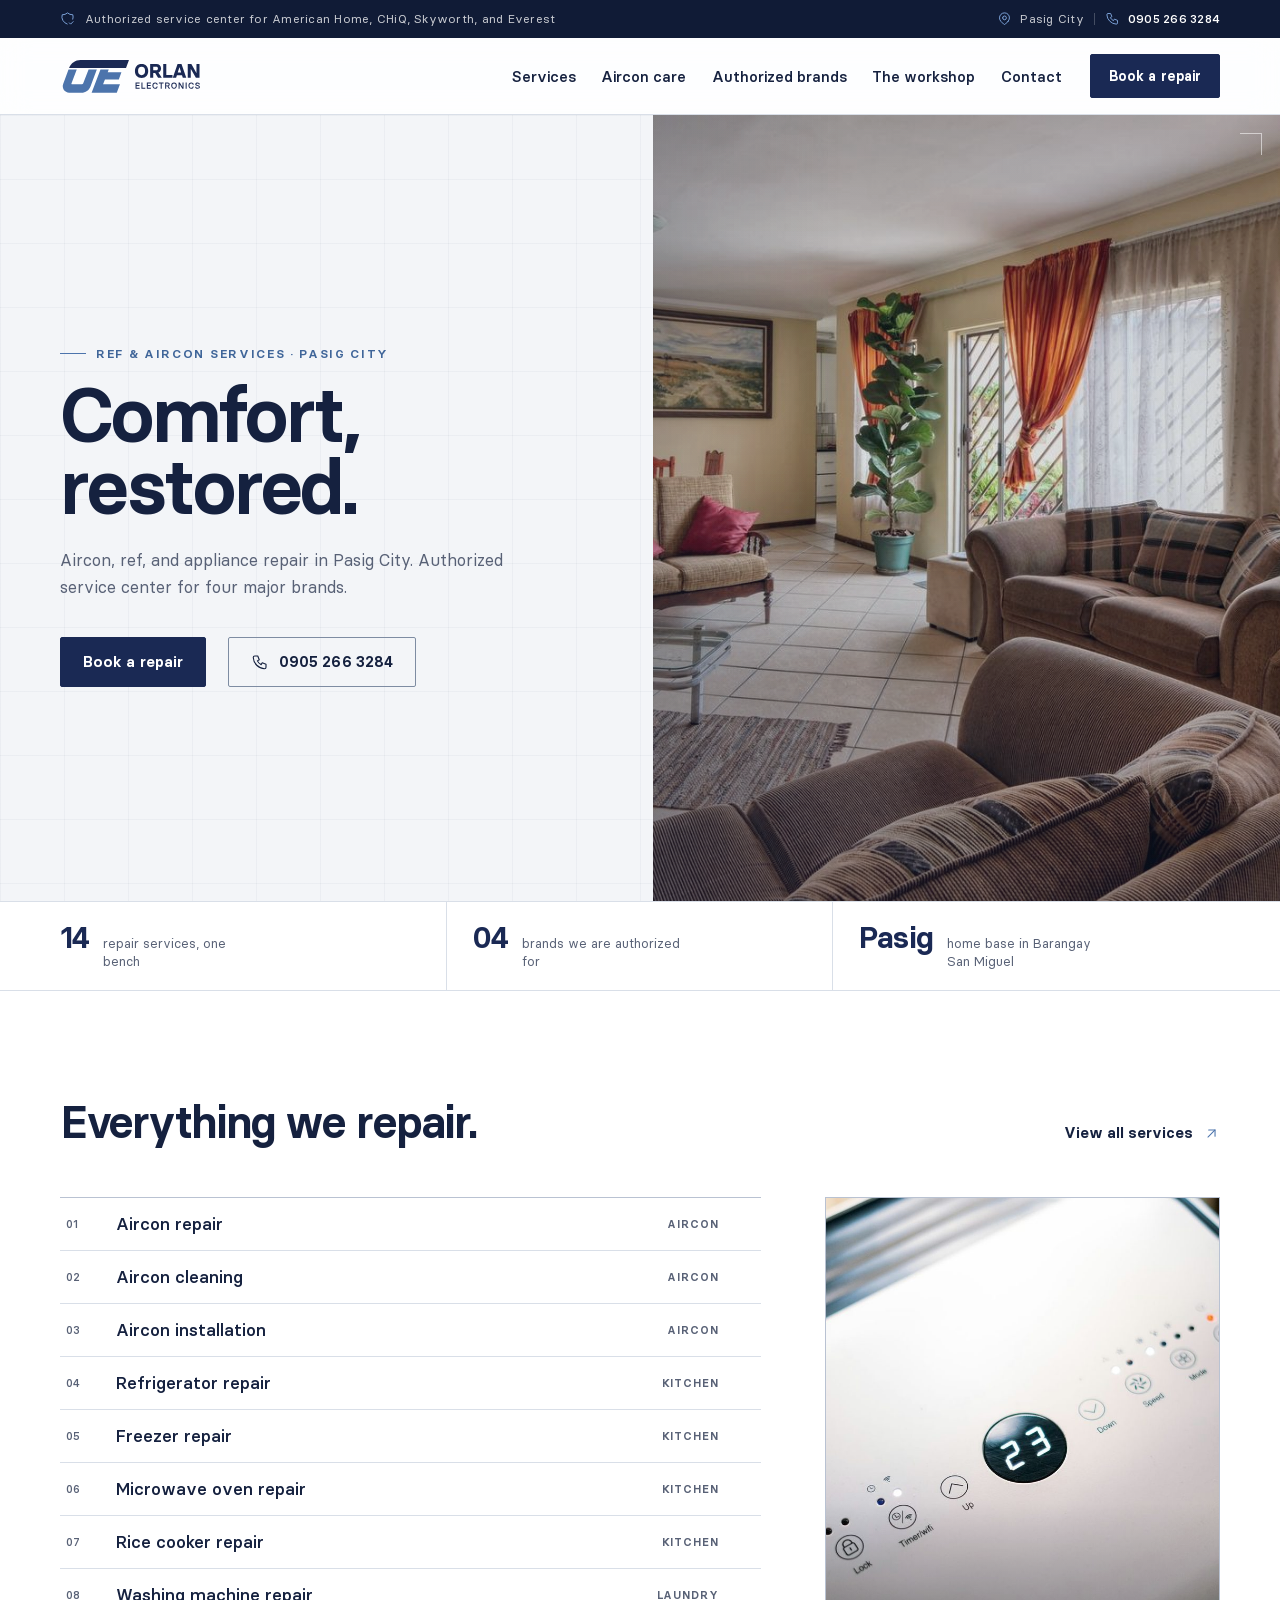
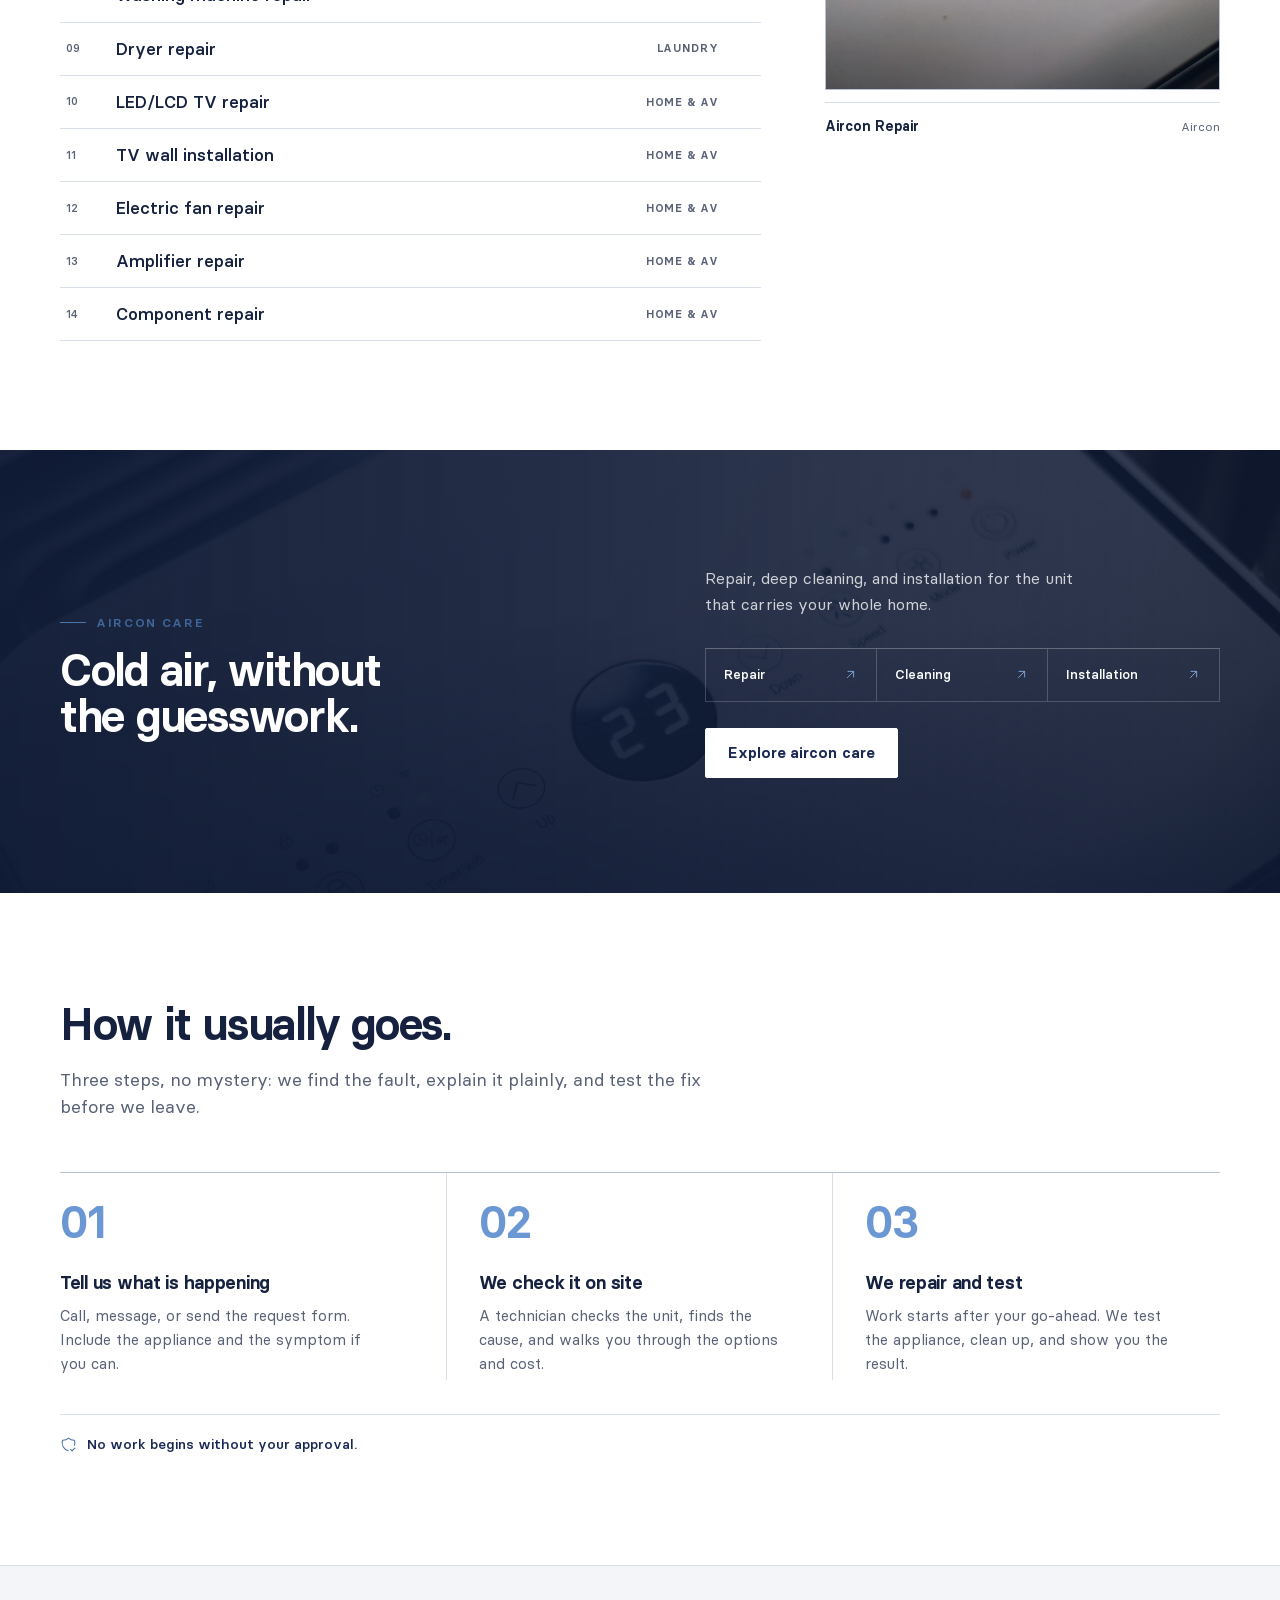
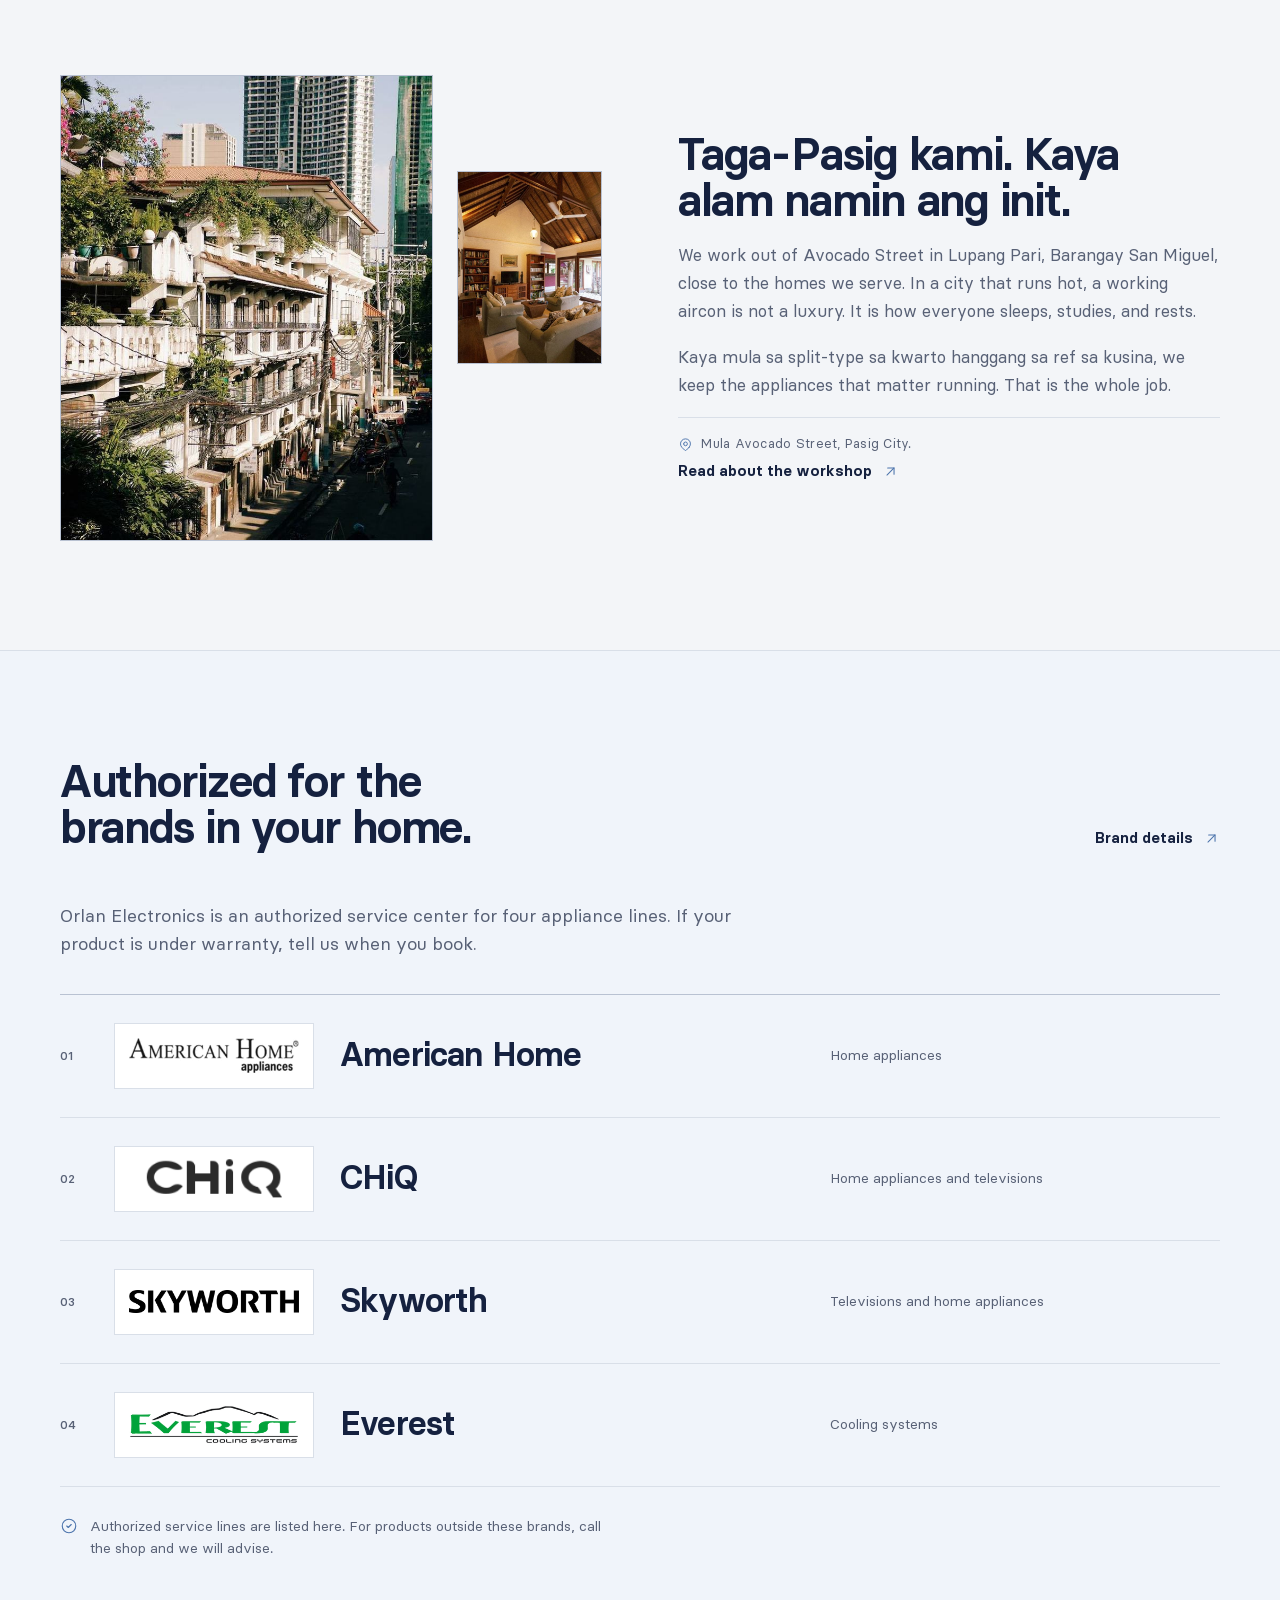
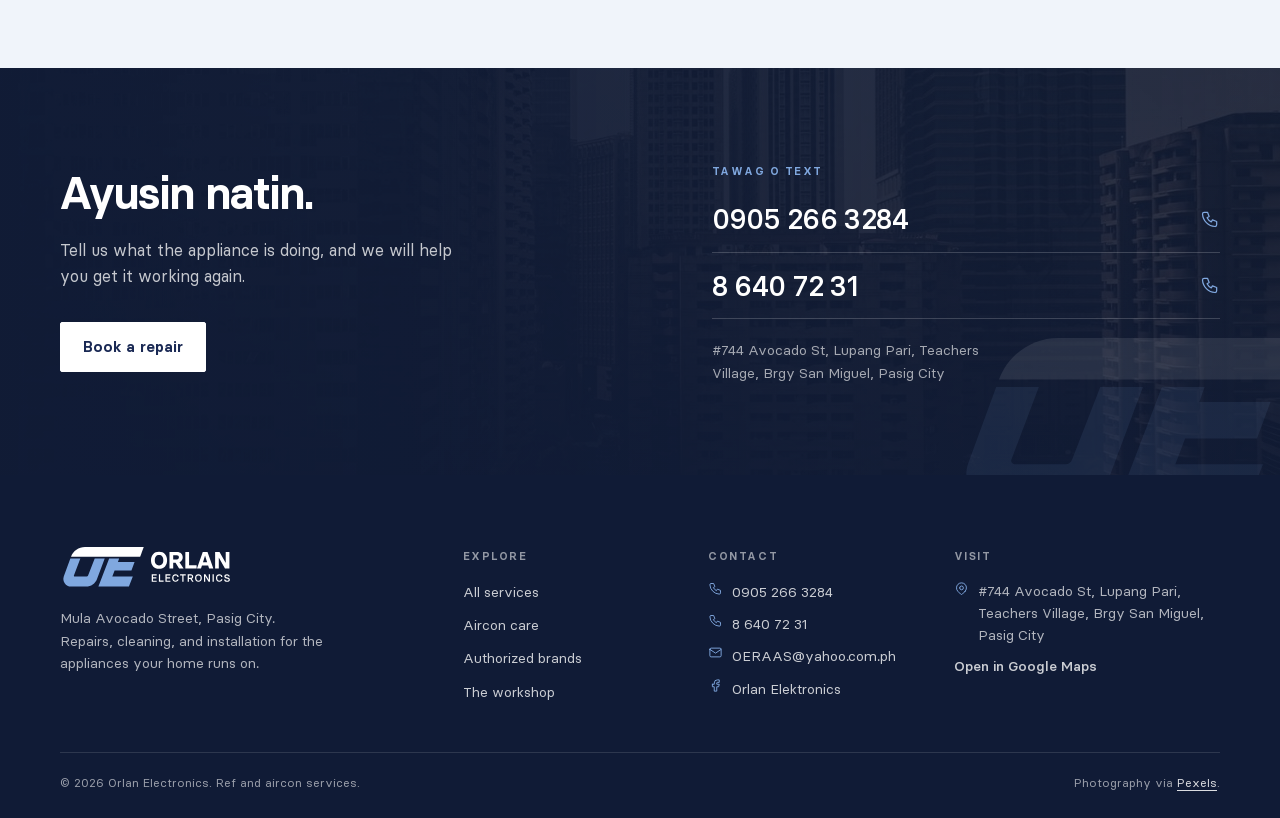
==== index.html @ 6f5e267d "Add files via upload" ====
<!DOCTYPE html>
<html lang="en">
<head>
  <meta charset="utf-8">
  <meta name="viewport" content="width=device-width, initial-scale=1">
  <title>Orlan Electronics | Aircon and Appliance Repair in Pasig City</title>
  <meta name="description" content="Ref and aircon services in Pasig City. Repair, cleaning, and installation for aircon and home appliances. Authorized service center for four major brands.">
  <meta name="theme-color" content="#1A2954">
  <link rel="icon" href="assets/favicon.svg" type="image/svg+xml">
  <link rel="apple-touch-icon" href="assets/apple-touch-icon.png">
  <link rel="preload" href="assets/fonts/BasierSquare-SemiBold.woff2" as="font" type="font/woff2" crossorigin>
  <link rel="preload" href="assets/fonts/BasierCircle-Regular.woff2" as="font" type="font/woff2" crossorigin>
  <link rel="stylesheet" href="assets/css/styles.css">
  <noscript>
    <style>
      .mobile-menu{position:static;visibility:visible;opacity:1;transform:none;min-height:0;max-height:none;box-shadow:none;border-top:1px solid var(--line);padding-top:16px}
      .menu-toggle{display:none!important}
      .mobile-menu .btn{display:none}
      .filter-bar{display:none}
    </style>
  </noscript>
  <meta property="og:type" content="website">
  <meta property="og:title" content="Orlan Electronics | Aircon and Appliance Repair in Pasig City">
  <meta property="og:description" content="Aircon, refrigeration, and appliance repair in Pasig City. Authorized service center for American Home, CHiQ, Skyworth, and Everest.">
  <meta property="og:image" content="assets/img/og-image.jpg">
  <meta property="og:image:alt" content="Orlan Electronics, aircon and appliance repair in Pasig City">
  <meta property="og:site_name" content="Orlan Electronics">
  <meta property="og:image:width" content="1200">
  <meta property="og:image:height" content="630">
  <meta name="twitter:card" content="summary_large_image">
  <meta name="twitter:image" content="assets/img/og-image.jpg">
  <script>document.documentElement.classList.add('js');</script>
  <script type="application/ld+json">
  {
    "@context": "https://schema.org",
    "@type": "LocalBusiness",
    "name": "Orlan Electronics",
    "alternateName": "Orlan Electronics Ref and Aircon Services",
    "description": "Ref and aircon services in Pasig City. Repair, cleaning, and installation for aircon units and home appliances. Authorized service center for American Home, CHiQ, Skyworth, and Everest.",
    "telephone": ["+63-2-8640-7231", "+63-2-8359-1610", "+63-905-266-3284", "+63-968-656-4377"],
    "email": "OERAAS@yahoo.com.ph",
    "address": {
      "@type": "PostalAddress",
      "streetAddress": "#744 Avocado St, Lupang Pari, Teachers Village, Brgy San Miguel",
      "addressLocality": "Pasig City",
      "addressRegion": "Metro Manila",
      "addressCountry": "PH"
    },
    "areaServed": {
      "@type": "City",
      "name": "Pasig City"
    },
    "knowsAbout": ["Aircon repair", "Aircon cleaning", "Aircon installation", "Refrigerator repair", "Washing machine repair", "Home appliance repair"],
    "brand": [
      { "@type": "Brand", "name": "American Home" },
      { "@type": "Brand", "name": "CHiQ" },
      { "@type": "Brand", "name": "Skyworth" },
      { "@type": "Brand", "name": "Everest Cooling Systems" }
    ]
  }
  </script>
</head>
<body>
  <a class="skip-link" href="#main">Skip to content</a>
  <svg xmlns="http://www.w3.org/2000/svg" aria-hidden="true" width="0" height="0" style="position:absolute;width:0;height:0;overflow:hidden">
  <symbol id="i-air-conditioning" viewBox="0 0 24 24" fill="none" stroke="currentColor" stroke-width="1.5" stroke-linecap="round" stroke-linejoin="round">
    <path d="M8 16a3 3 0 0 1 -3 3" />
    <path d="M16 16a3 3 0 0 0 3 3" />
    <path d="M12 16v4" />
    <path d="M3 5m0 2a2 2 0 0 1 2 -2h14a2 2 0 0 1 2 2v4a2 2 0 0 1 -2 2h-14a2 2 0 0 1 -2 -2z" />
    <path d="M7 13v-3a1 1 0 0 1 1 -1h8a1 1 0 0 1 1 1v3" />
  </symbol>
  <symbol id="i-alert-triangle" viewBox="0 0 24 24" fill="none" stroke="currentColor" stroke-width="1.5" stroke-linecap="round" stroke-linejoin="round">
    <path d="M12 9v4" />
    <path d="M10.363 3.591l-8.106 13.534a1.914 1.914 0 0 0 1.636 2.871h16.214a1.914 1.914 0 0 0 1.636 -2.87l-8.106 -13.536a1.914 1.914 0 0 0 -3.274 0z" />
    <path d="M12 16h.01" />
  </symbol>
  <symbol id="i-arrow-left" viewBox="0 0 24 24" fill="none" stroke="currentColor" stroke-width="1.5" stroke-linecap="round" stroke-linejoin="round">
    <path d="M5 12l14 0" />
    <path d="M5 12l6 6" />
    <path d="M5 12l6 -6" />
  </symbol>
  <symbol id="i-arrow-right" viewBox="0 0 24 24" fill="none" stroke="currentColor" stroke-width="1.5" stroke-linecap="round" stroke-linejoin="round">
    <path d="M5 12l14 0" />
    <path d="M13 18l6 -6" />
    <path d="M13 6l6 6" />
  </symbol>
  <symbol id="i-arrow-up-right" viewBox="0 0 24 24" fill="none" stroke="currentColor" stroke-width="1.5" stroke-linecap="round" stroke-linejoin="round">
    <path d="M17 7l-10 10" />
    <path d="M8 7l9 0l0 9" />
  </symbol>
  <symbol id="i-brand-facebook" viewBox="0 0 24 24" fill="none" stroke="currentColor" stroke-width="1.5" stroke-linecap="round" stroke-linejoin="round">
    <path d="M7 10v4h3v7h4v-7h3l1 -4h-4v-2a1 1 0 0 1 1 -1h3v-4h-3a5 5 0 0 0 -5 5v2h-3" />
  </symbol>
  <symbol id="i-brand-messenger" viewBox="0 0 24 24" fill="none" stroke="currentColor" stroke-width="1.5" stroke-linecap="round" stroke-linejoin="round">
    <path d="M3 20l1.3 -3.9a9 8 0 1 1 3.4 2.9l-4.7 1" />
    <path d="M8 13l3 -2l2 2l3 -2" />
  </symbol>
  <symbol id="i-building-store" viewBox="0 0 24 24" fill="none" stroke="currentColor" stroke-width="1.5" stroke-linecap="round" stroke-linejoin="round">
    <path d="M3 21l18 0" />
    <path d="M3 7v1a3 3 0 0 0 6 0v-1m0 1a3 3 0 0 0 6 0v-1m0 1a3 3 0 0 0 6 0v-1h-18l2 -4h14l2 4" />
    <path d="M5 21l0 -10.15" />
    <path d="M19 21l0 -10.15" />
    <path d="M9 21v-4a2 2 0 0 1 2 -2h2a2 2 0 0 1 2 2v4" />
  </symbol>
  <symbol id="i-calendar" viewBox="0 0 24 24" fill="none" stroke="currentColor" stroke-width="1.5" stroke-linecap="round" stroke-linejoin="round">
    <path d="M4 7a2 2 0 0 1 2 -2h12a2 2 0 0 1 2 2v12a2 2 0 0 1 -2 2h-12a2 2 0 0 1 -2 -2v-12z" />
    <path d="M16 3v4" />
    <path d="M8 3v4" />
    <path d="M4 11h16" />
    <path d="M11 15h1" />
    <path d="M12 15v3" />
  </symbol>
  <symbol id="i-check" viewBox="0 0 24 24" fill="none" stroke="currentColor" stroke-width="1.5" stroke-linecap="round" stroke-linejoin="round">
    <path d="M5 12l5 5l10 -10" />
  </symbol>
  <symbol id="i-circle-check" viewBox="0 0 24 24" fill="none" stroke="currentColor" stroke-width="1.5" stroke-linecap="round" stroke-linejoin="round">
    <path d="M12 12m-9 0a9 9 0 1 0 18 0a9 9 0 1 0 -18 0" />
    <path d="M9 12l2 2l4 -4" />
  </symbol>
  <symbol id="i-clock" viewBox="0 0 24 24" fill="none" stroke="currentColor" stroke-width="1.5" stroke-linecap="round" stroke-linejoin="round">
    <path d="M3 12a9 9 0 1 0 18 0a9 9 0 0 0 -18 0" />
    <path d="M12 7v5l3 3" />
  </symbol>
  <symbol id="i-cooker" viewBox="0 0 24 24" fill="none" stroke="currentColor" stroke-width="1.5" stroke-linecap="round" stroke-linejoin="round">
    <path d="M12 7h.01" />
    <path d="M15 7h.01" />
    <path d="M9 7h.01" />
    <path d="M5 3m0 2a2 2 0 0 1 2 -2h10a2 2 0 0 1 2 2v14a2 2 0 0 1 -2 2h-10a2 2 0 0 1 -2 -2z" />
    <path d="M9 15h6" />
    <path d="M5 11h14" />
  </symbol>
  <symbol id="i-device-tv" viewBox="0 0 24 24" fill="none" stroke="currentColor" stroke-width="1.5" stroke-linecap="round" stroke-linejoin="round">
    <path d="M3 7m0 2a2 2 0 0 1 2 -2h14a2 2 0 0 1 2 2v9a2 2 0 0 1 -2 2h-14a2 2 0 0 1 -2 -2z" />
    <path d="M16 3l-4 4l-4 -4" />
  </symbol>
  <symbol id="i-droplet" viewBox="0 0 24 24" fill="none" stroke="currentColor" stroke-width="1.5" stroke-linecap="round" stroke-linejoin="round">
    <path d="M7.502 19.423c2.602 2.105 6.395 2.105 8.996 0c2.602 -2.105 3.262 -5.708 1.566 -8.546l-4.89 -7.26c-.42 -.625 -1.287 -.803 -1.936 -.397a1.376 1.376 0 0 0 -.41 .397l-4.893 7.26c-1.695 2.838 -1.035 6.441 1.567 8.546z" />
  </symbol>
  <symbol id="i-external-link" viewBox="0 0 24 24" fill="none" stroke="currentColor" stroke-width="1.5" stroke-linecap="round" stroke-linejoin="round">
    <path d="M12 6h-6a2 2 0 0 0 -2 2v10a2 2 0 0 0 2 2h10a2 2 0 0 0 2 -2v-6" />
    <path d="M11 13l9 -9" />
    <path d="M15 4h5v5" />
  </symbol>
  <symbol id="i-fridge" viewBox="0 0 24 24" fill="none" stroke="currentColor" stroke-width="1.5" stroke-linecap="round" stroke-linejoin="round">
    <path d="M5 3m0 2a2 2 0 0 1 2 -2h10a2 2 0 0 1 2 2v14a2 2 0 0 1 -2 2h-10a2 2 0 0 1 -2 -2z" />
    <path d="M5 10h14" />
    <path d="M9 13v3" />
    <path d="M9 6v1" />
  </symbol>
  <symbol id="i-home" viewBox="0 0 24 24" fill="none" stroke="currentColor" stroke-width="1.5" stroke-linecap="round" stroke-linejoin="round">
    <path d="M5 12l-2 0l9 -9l9 9l-2 0" />
    <path d="M5 12v7a2 2 0 0 0 2 2h10a2 2 0 0 0 2 -2v-7" />
    <path d="M9 21v-6a2 2 0 0 1 2 -2h2a2 2 0 0 1 2 2v6" />
  </symbol>
  <symbol id="i-ironing" viewBox="0 0 24 24" fill="none" stroke="currentColor" stroke-width="1.5" stroke-linecap="round" stroke-linejoin="round">
    <path d="M9 6h7.459a3 3 0 0 1 2.959 2.507l.577 3.464l.81 4.865a1 1 0 0 1 -.985 1.164h-16.82a7 7 0 0 1 7 -7h9.8" />
  </symbol>
  <symbol id="i-mail" viewBox="0 0 24 24" fill="none" stroke="currentColor" stroke-width="1.5" stroke-linecap="round" stroke-linejoin="round">
    <path d="M3 7a2 2 0 0 1 2 -2h14a2 2 0 0 1 2 2v10a2 2 0 0 1 -2 2h-14a2 2 0 0 1 -2 -2v-10z" />
    <path d="M3 7l9 6l9 -6" />
  </symbol>
  <symbol id="i-map-pin" viewBox="0 0 24 24" fill="none" stroke="currentColor" stroke-width="1.5" stroke-linecap="round" stroke-linejoin="round">
    <path d="M9 11a3 3 0 1 0 6 0a3 3 0 0 0 -6 0" />
    <path d="M17.657 16.657l-4.243 4.243a2 2 0 0 1 -2.827 0l-4.244 -4.243a8 8 0 1 1 11.314 0z" />
  </symbol>
  <symbol id="i-message-circle" viewBox="0 0 24 24" fill="none" stroke="currentColor" stroke-width="1.5" stroke-linecap="round" stroke-linejoin="round">
    <path d="M3 20l1.3 -3.9c-2.324 -3.437 -1.426 -7.872 2.1 -10.374c3.526 -2.501 8.59 -2.296 11.845 .48c3.255 2.777 3.695 7.266 1.029 10.501c-2.666 3.235 -7.615 4.215 -11.574 2.293l-4.7 1" />
  </symbol>
  <symbol id="i-microwave" viewBox="0 0 24 24" fill="none" stroke="currentColor" stroke-width="1.5" stroke-linecap="round" stroke-linejoin="round">
    <path d="M3 6m0 1a1 1 0 0 1 1 -1h16a1 1 0 0 1 1 1v10a1 1 0 0 1 -1 1h-16a1 1 0 0 1 -1 -1z" />
    <path d="M15 6v12" />
    <path d="M18 12h.01" />
    <path d="M18 15h.01" />
    <path d="M18 9h.01" />
    <path d="M6.5 10.5c1 -.667 1.5 -.667 2.5 0c.833 .347 1.667 .926 2.5 0" />
    <path d="M6.5 13.5c1 -.667 1.5 -.667 2.5 0c.833 .347 1.667 .926 2.5 0" />
  </symbol>
  <symbol id="i-minus" viewBox="0 0 24 24" fill="none" stroke="currentColor" stroke-width="1.5" stroke-linecap="round" stroke-linejoin="round">
    <path d="M5 12l14 0" />
  </symbol>
  <symbol id="i-phone-call" viewBox="0 0 24 24" fill="none" stroke="currentColor" stroke-width="1.5" stroke-linecap="round" stroke-linejoin="round">
    <path d="M5 4h4l2 5l-2.5 1.5a11 11 0 0 0 5 5l1.5 -2.5l5 2v4a2 2 0 0 1 -2 2a16 16 0 0 1 -15 -15a2 2 0 0 1 2 -2" />
    <path d="M15 7a2 2 0 0 1 2 2" />
    <path d="M15 3a6 6 0 0 1 6 6" />
  </symbol>
  <symbol id="i-phone" viewBox="0 0 24 24" fill="none" stroke="currentColor" stroke-width="1.5" stroke-linecap="round" stroke-linejoin="round">
    <path d="M5 4h4l2 5l-2.5 1.5a11 11 0 0 0 5 5l1.5 -2.5l5 2v4a2 2 0 0 1 -2 2a16 16 0 0 1 -15 -15a2 2 0 0 1 2 -2" />
  </symbol>
  <symbol id="i-plug-connected" viewBox="0 0 24 24" fill="none" stroke="currentColor" stroke-width="1.5" stroke-linecap="round" stroke-linejoin="round">
    <path d="M7 12l5 5l-1.5 1.5a3.536 3.536 0 1 1 -5 -5l1.5 -1.5z" />
    <path d="M17 12l-5 -5l1.5 -1.5a3.536 3.536 0 1 1 5 5l-1.5 1.5z" />
    <path d="M3 21l2.5 -2.5" />
    <path d="M18.5 5.5l2.5 -2.5" />
    <path d="M10 11l-2 2" />
    <path d="M13 14l-2 2" />
  </symbol>
  <symbol id="i-plug" viewBox="0 0 24 24" fill="none" stroke="currentColor" stroke-width="1.5" stroke-linecap="round" stroke-linejoin="round">
    <path d="M9.785 6l8.215 8.215l-2.054 2.054a5.81 5.81 0 1 1 -8.215 -8.215l2.054 -2.054z" />
    <path d="M4 20l3.5 -3.5" />
    <path d="M15 4l-3.5 3.5" />
    <path d="M20 9l-3.5 3.5" />
  </symbol>
  <symbol id="i-plus" viewBox="0 0 24 24" fill="none" stroke="currentColor" stroke-width="1.5" stroke-linecap="round" stroke-linejoin="round">
    <path d="M12 5l0 14" />
    <path d="M5 12l14 0" />
  </symbol>
  <symbol id="i-propeller" viewBox="0 0 24 24" fill="none" stroke="currentColor" stroke-width="1.5" stroke-linecap="round" stroke-linejoin="round">
    <path d="M12 13m-3 0a3 3 0 1 0 6 0a3 3 0 1 0 -6 0" />
    <path d="M14.167 10.5c.722 -1.538 1.156 -3.043 1.303 -4.514c.22 -1.63 -.762 -2.986 -3.47 -2.986s-3.69 1.357 -3.47 2.986c.147 1.471 .581 2.976 1.303 4.514" />
    <path d="M13.169 16.751c.97 1.395 2.057 2.523 3.257 3.386c1.3 1 2.967 .833 4.321 -1.512c1.354 -2.345 .67 -3.874 -.85 -4.498c-1.348 -.608 -2.868 -.985 -4.562 -1.128" />
    <path d="M8.664 13c-1.693 .143 -3.213 .52 -4.56 1.128c-1.522 .623 -2.206 2.153 -.852 4.498s3.02 2.517 4.321 1.512c1.2 -.863 2.287 -1.991 3.258 -3.386" />
  </symbol>
  <symbol id="i-send" viewBox="0 0 24 24" fill="none" stroke="currentColor" stroke-width="1.5" stroke-linecap="round" stroke-linejoin="round">
    <path d="M10 14l11 -11" />
    <path d="M21 3l-6.5 18a.55 .55 0 0 1 -1 0l-3.5 -7l-7 -3.5a.55 .55 0 0 1 0 -1l18 -6.5" />
  </symbol>
  <symbol id="i-settings" viewBox="0 0 24 24" fill="none" stroke="currentColor" stroke-width="1.5" stroke-linecap="round" stroke-linejoin="round">
    <path d="M10.325 4.317c.426 -1.756 2.924 -1.756 3.35 0a1.724 1.724 0 0 0 2.573 1.066c1.543 -.94 3.31 .826 2.37 2.37a1.724 1.724 0 0 0 1.065 2.572c1.756 .426 1.756 2.924 0 3.35a1.724 1.724 0 0 0 -1.066 2.573c.94 1.543 -.826 3.31 -2.37 2.37a1.724 1.724 0 0 0 -2.572 1.065c-.426 1.756 -2.924 1.756 -3.35 0a1.724 1.724 0 0 0 -2.573 -1.066c-1.543 .94 -3.31 -.826 -2.37 -2.37a1.724 1.724 0 0 0 -1.065 -2.572c-1.756 -.426 -1.756 -2.924 0 -3.35a1.724 1.724 0 0 0 1.066 -2.573c-.94 -1.543 .826 -3.31 2.37 -2.37c1 .608 2.296 .07 2.572 -1.065z" />
    <path d="M9 12a3 3 0 1 0 6 0a3 3 0 0 0 -6 0" />
  </symbol>
  <symbol id="i-shield-check" viewBox="0 0 24 24" fill="none" stroke="currentColor" stroke-width="1.5" stroke-linecap="round" stroke-linejoin="round">
    <path d="M11.46 20.846a12 12 0 0 1 -7.96 -14.846a12 12 0 0 0 8.5 -3a12 12 0 0 0 8.5 3a12 12 0 0 1 -.09 7.06" />
    <path d="M15 19l2 2l4 -4" />
  </symbol>
  <symbol id="i-snowflake" viewBox="0 0 24 24" fill="none" stroke="currentColor" stroke-width="1.5" stroke-linecap="round" stroke-linejoin="round">
    <path d="M10 4l2 1l2 -1" />
    <path d="M12 2v6.5l3 1.72" />
    <path d="M17.928 6.268l.134 2.232l1.866 1.232" />
    <path d="M20.66 7l-5.629 3.25l.01 3.458" />
    <path d="M19.928 14.268l-1.866 1.232l-.134 2.232" />
    <path d="M20.66 17l-5.629 -3.25l-2.99 1.738" />
    <path d="M14 20l-2 -1l-2 1" />
    <path d="M12 22v-6.5l-3 -1.72" />
    <path d="M6.072 17.732l-.134 -2.232l-1.866 -1.232" />
    <path d="M3.34 17l5.629 -3.25l-.01 -3.458" />
    <path d="M4.072 9.732l1.866 -1.232l.134 -2.232" />
    <path d="M3.34 7l5.629 3.25l2.99 -1.738" />
  </symbol>
  <symbol id="i-thermometer" viewBox="0 0 24 24" fill="none" stroke="currentColor" stroke-width="1.5" stroke-linecap="round" stroke-linejoin="round">
    <path d="M19 5a2.828 2.828 0 0 1 0 4l-8 8h-4v-4l8 -8a2.828 2.828 0 0 1 4 0z" />
    <path d="M16 7l-1.5 -1.5" />
    <path d="M13 10l-1.5 -1.5" />
    <path d="M10 13l-1.5 -1.5" />
    <path d="M7 17l-3 3" />
  </symbol>
  <symbol id="i-tool" viewBox="0 0 24 24" fill="none" stroke="currentColor" stroke-width="1.5" stroke-linecap="round" stroke-linejoin="round">
    <path d="M7 10h3v-3l-3.5 -3.5a6 6 0 0 1 8 8l6 6a2 2 0 0 1 -3 3l-6 -6a6 6 0 0 1 -8 -8l3.5 3.5" />
  </symbol>
  <symbol id="i-tools" viewBox="0 0 24 24" fill="none" stroke="currentColor" stroke-width="1.5" stroke-linecap="round" stroke-linejoin="round">
    <path d="M3 21h4l13 -13a1.5 1.5 0 0 0 -4 -4l-13 13v4" />
    <path d="M14.5 5.5l4 4" />
    <path d="M12 8l-5 -5l-4 4l5 5" />
    <path d="M7 8l-1.5 1.5" />
    <path d="M16 12l5 5l-4 4l-5 -5" />
    <path d="M16 17l-1.5 1.5" />
  </symbol>
  <symbol id="i-wash-machine" viewBox="0 0 24 24" fill="none" stroke="currentColor" stroke-width="1.5" stroke-linecap="round" stroke-linejoin="round">
    <path d="M5 3m0 2a2 2 0 0 1 2 -2h10a2 2 0 0 1 2 2v14a2 2 0 0 1 -2 2h-10a2 2 0 0 1 -2 -2z" />
    <path d="M12 14m-4 0a4 4 0 1 0 8 0a4 4 0 1 0 -8 0" />
    <path d="M8 6h.01" />
    <path d="M11 6h.01" />
    <path d="M14 6h2" />
    <path d="M8 14c1.333 -.667 2.667 -.667 4 0c1.333 .667 2.667 .667 4 0" />
  </symbol>
  <symbol id="i-wind" viewBox="0 0 24 24" fill="none" stroke="currentColor" stroke-width="1.5" stroke-linecap="round" stroke-linejoin="round">
    <path d="M5 8h8.5a2.5 2.5 0 1 0 -2.34 -3.24" />
    <path d="M3 12h15.5a2.5 2.5 0 1 1 -2.34 3.24" />
    <path d="M4 16h5.5a2.5 2.5 0 1 1 -2.34 3.24" />
  </symbol>
</svg>

  <div class="topbar">
    <div class="container topbar__inner">
      <div class="topbar__creds">
        <svg class="icon" aria-hidden="true"><use href="#i-shield-check"></use></svg>
        <span>Authorized service center for American Home, CHiQ, Skyworth, and Everest</span>
      </div>
      <div class="topbar__contact">
        <span class="topbar__location"><svg class="icon" aria-hidden="true"><use href="#i-map-pin"></use></svg>Pasig City</span>
        <span class="topbar__divider" aria-hidden="true"></span>
        <a href="tel:+639052663284"><svg class="icon" aria-hidden="true"><use href="#i-phone"></use></svg>0905 266 3284</a>
      </div>
    </div>
  </div>

  <header class="header">
    <div class="container header__inner">
      <a class="brand" href="index.html" aria-label="Orlan Electronics home">
        <img src="assets/logo/logo-dark-long.svg" alt="Orlan Electronics" width="438" height="103">
      </a>
      <nav class="nav" aria-label="Primary">
        <a class="nav__link" href="services.html">Services</a>
        <a class="nav__link" href="aircon.html">Aircon care</a>
        <a class="nav__link" href="brands.html">Authorized brands</a>
        <a class="nav__link" href="about.html">The workshop</a>
        <a class="nav__link" href="contact.html">Contact</a>
      </nav>
      <a class="btn btn--primary header__cta" href="contact.html">Book a repair</a>
      <button class="menu-toggle" type="button" aria-label="Open menu" aria-expanded="false" aria-controls="mobile-menu" data-menu-toggle>
        <span class="menu-toggle__bars" aria-hidden="true"><span></span><span></span></span>
      </button>
    </div>
    <div class="mobile-menu" id="mobile-menu" aria-hidden="true">
      <nav class="mobile-menu__nav" aria-label="Mobile">
        <a href="index.html" aria-current="page">Home <svg class="icon" aria-hidden="true"><use href="#i-arrow-right"></use></svg></a>
        <a href="services.html">Services <svg class="icon" aria-hidden="true"><use href="#i-arrow-right"></use></svg></a>
        <a href="aircon.html">Aircon care <svg class="icon" aria-hidden="true"><use href="#i-arrow-right"></use></svg></a>
        <a href="brands.html">Authorized brands <svg class="icon" aria-hidden="true"><use href="#i-arrow-right"></use></svg></a>
        <a href="about.html">The workshop <svg class="icon" aria-hidden="true"><use href="#i-arrow-right"></use></svg></a>
        <a href="contact.html">Contact <svg class="icon" aria-hidden="true"><use href="#i-arrow-right"></use></svg></a>
      </nav>
      <div class="mobile-menu__contact">
        <a href="tel:+639052663284">0905 266 3284</a><br>
        <a href="mailto:OERAAS@yahoo.com.ph">OERAAS@yahoo.com.ph</a>
        <p>#744 Avocado St, Lupang Pari, Teachers Village, Brgy San Miguel, Pasig City</p>
      </div>
      <a class="btn btn--primary" href="contact.html">Book a repair</a>
    </div>
  </header>

  <main id="main">
    <section class="hero">
      <div class="hero__inner">
        <div class="hero__copy">
          <p class="eyebrow">Ref &amp; Aircon Services &middot; Pasig City</p>
          <h1 class="display hero__title">Comfort, restored.</h1>
          <p class="hero__sub">Aircon, ref, and appliance repair in Pasig City. Authorized service center for four major brands.</p>
          <div class="actions hero__actions">
            <a class="btn btn--primary" href="contact.html">Book a repair</a>
            <a class="btn btn--outline" href="tel:+639052663284"><svg class="icon" aria-hidden="true"><use href="#i-phone"></use></svg>0905 266 3284</a>
          </div>
        </div>
        <div class="hero__media">
          <img src="assets/img/hero-home.jpg" alt="A warm, lived-in Filipino living room with orange curtains, wood furniture, and tiled floors" width="1600" height="1067" fetchpriority="high">
        </div>
      </div>
    </section>

    <div class="factbar">
      <div class="container factbar__inner">
        <div class="fact">
          <span class="fact__num">14</span>
          <span class="fact__label">repair services, one bench</span>
        </div>
        <div class="fact">
          <span class="fact__num">04</span>
          <span class="fact__label">brands we are authorized for</span>
        </div>
        <div class="fact">
          <span class="fact__num">Pasig</span>
          <span class="fact__label">home base in Barangay San Miguel</span>
        </div>
      </div>
    </div>

    <section class="section section--white">
      <div class="container">
        <div class="section-head" data-reveal>
          <div class="section-head__text">
            <h2 class="h2">Everything we repair.</h2>
          </div>
          <a class="link-arrow" href="services.html">View all services <svg class="icon" aria-hidden="true"><use href="#i-arrow-up-right"></use></svg></a>
        </div>

        <div class="index-grid">
          <div class="service-list" data-reveal>
            <a class="service-row" href="contact.html?service=aircon-repair" data-preview="aircon" data-preview-title="Aircon Repair" data-preview-meta="Aircon">
              <span class="service-row__num" aria-hidden="true">01</span>
              <span class="service-row__name">Aircon repair<span class="visually-hidden">: book this service</span></span>
              <span class="service-row__cat">Aircon</span>
              <svg class="icon service-row__arrow" aria-hidden="true"><use href="#i-arrow-up-right"></use></svg>
            </a>
            <a class="service-row" href="contact.html?service=aircon-cleaning" data-preview="aircon" data-preview-title="Aircon Cleaning" data-preview-meta="Aircon">
              <span class="service-row__num" aria-hidden="true">02</span>
              <span class="service-row__name">Aircon cleaning<span class="visually-hidden">: book this service</span></span>
              <span class="service-row__cat">Aircon</span>
              <svg class="icon service-row__arrow" aria-hidden="true"><use href="#i-arrow-up-right"></use></svg>
            </a>
            <a class="service-row" href="contact.html?service=aircon-installation" data-preview="aircon" data-preview-title="Aircon Installation" data-preview-meta="Aircon">
              <span class="service-row__num" aria-hidden="true">03</span>
              <span class="service-row__name">Aircon installation<span class="visually-hidden">: book this service</span></span>
              <span class="service-row__cat">Aircon</span>
              <svg class="icon service-row__arrow" aria-hidden="true"><use href="#i-arrow-up-right"></use></svg>
            </a>
            <a class="service-row" href="contact.html?service=refrigerator" data-preview="kitchen" data-preview-title="Refrigerator Repair" data-preview-meta="Kitchen">
              <span class="service-row__num" aria-hidden="true">04</span>
              <span class="service-row__name">Refrigerator repair<span class="visually-hidden">: book this service</span></span>
              <span class="service-row__cat">Kitchen</span>
              <svg class="icon service-row__arrow" aria-hidden="true"><use href="#i-arrow-up-right"></use></svg>
            </a>
            <a class="service-row" href="contact.html?service=freezer" data-preview="kitchen" data-preview-title="Freezer Repair" data-preview-meta="Kitchen">
              <span class="service-row__num" aria-hidden="true">05</span>
              <span class="service-row__name">Freezer repair<span class="visually-hidden">: book this service</span></span>
              <span class="service-row__cat">Kitchen</span>
              <svg class="icon service-row__arrow" aria-hidden="true"><use href="#i-arrow-up-right"></use></svg>
            </a>
            <a class="service-row" href="contact.html?service=microwave" data-preview="kitchen" data-preview-title="Microwave Oven Repair" data-preview-meta="Kitchen">
              <span class="service-row__num" aria-hidden="true">06</span>
              <span class="service-row__name">Microwave oven repair<span class="visually-hidden">: book this service</span></span>
              <span class="service-row__cat">Kitchen</span>
              <svg class="icon service-row__arrow" aria-hidden="true"><use href="#i-arrow-up-right"></use></svg>
            </a>
            <a class="service-row" href="contact.html?service=rice-cooker" data-preview="kitchen" data-preview-title="Rice Cooker Repair" data-preview-meta="Kitchen">
              <span class="service-row__num" aria-hidden="true">07</span>
              <span class="service-row__name">Rice cooker repair<span class="visually-hidden">: book this service</span></span>
              <span class="service-row__cat">Kitchen</span>
              <svg class="icon service-row__arrow" aria-hidden="true"><use href="#i-arrow-up-right"></use></svg>
            </a>
            <a class="service-row" href="contact.html?service=washing-machine" data-preview="laundry" data-preview-title="Washing Machine Repair" data-preview-meta="Laundry">
              <span class="service-row__num" aria-hidden="true">08</span>
              <span class="service-row__name">Washing machine repair<span class="visually-hidden">: book this service</span></span>
              <span class="service-row__cat">Laundry</span>
              <svg class="icon service-row__arrow" aria-hidden="true"><use href="#i-arrow-up-right"></use></svg>
            </a>
            <a class="service-row" href="contact.html?service=dryer" data-preview="laundry" data-preview-title="Dryer Repair" data-preview-meta="Laundry">
              <span class="service-row__num" aria-hidden="true">09</span>
              <span class="service-row__name">Dryer repair<span class="visually-hidden">: book this service</span></span>
              <span class="service-row__cat">Laundry</span>
              <svg class="icon service-row__arrow" aria-hidden="true"><use href="#i-arrow-up-right"></use></svg>
            </a>
            <a class="service-row" href="contact.html?service=tv" data-preview="av" data-preview-title="LED/LCD TV Repair" data-preview-meta="Home &amp; AV">
              <span class="service-row__num" aria-hidden="true">10</span>
              <span class="service-row__name">LED/LCD TV repair<span class="visually-hidden">: book this service</span></span>
              <span class="service-row__cat">Home &amp; AV</span>
              <svg class="icon service-row__arrow" aria-hidden="true"><use href="#i-arrow-up-right"></use></svg>
            </a>
            <a class="service-row" href="contact.html?service=tv-wall" data-preview="av" data-preview-title="TV Wall Installation" data-preview-meta="Home &amp; AV">
              <span class="service-row__num" aria-hidden="true">11</span>
              <span class="service-row__name">TV wall installation<span class="visually-hidden">: book this service</span></span>
              <span class="service-row__cat">Home &amp; AV</span>
              <svg class="icon service-row__arrow" aria-hidden="true"><use href="#i-arrow-up-right"></use></svg>
            </a>
            <a class="service-row" href="contact.html?service=electric-fan" data-preview="av" data-preview-title="Electric Fan Repair" data-preview-meta="Home &amp; AV">
              <span class="service-row__num" aria-hidden="true">12</span>
              <span class="service-row__name">Electric fan repair<span class="visually-hidden">: book this service</span></span>
              <span class="service-row__cat">Home &amp; AV</span>
              <svg class="icon service-row__arrow" aria-hidden="true"><use href="#i-arrow-up-right"></use></svg>
            </a>
            <a class="service-row" href="contact.html?service=amplifier" data-preview="av" data-preview-title="Amplifier Repair" data-preview-meta="Home &amp; AV">
              <span class="service-row__num" aria-hidden="true">13</span>
              <span class="service-row__name">Amplifier repair<span class="visually-hidden">: book this service</span></span>
              <span class="service-row__cat">Home &amp; AV</span>
              <svg class="icon service-row__arrow" aria-hidden="true"><use href="#i-arrow-up-right"></use></svg>
            </a>
            <a class="service-row" href="contact.html?service=component" data-preview="av" data-preview-title="Component Repair" data-preview-meta="Home &amp; AV">
              <span class="service-row__num" aria-hidden="true">14</span>
              <span class="service-row__name">Component repair<span class="visually-hidden">: book this service</span></span>
              <span class="service-row__cat">Home &amp; AV</span>
              <svg class="icon service-row__arrow" aria-hidden="true"><use href="#i-arrow-up-right"></use></svg>
            </a>
          </div>

          <div class="index-preview" data-reveal data-reveal-delay="100">
            <div class="preview-frame">
              <img src="assets/img/aircon-panel.jpg" alt="" width="1400" height="933" data-preview-image="aircon" class="is-active" loading="lazy">
              <img src="assets/img/preview-kitchen.jpg" alt="" width="900" height="600" data-preview-image="kitchen" loading="lazy">
              <img src="assets/img/preview-laundry.jpg" alt="" width="900" height="600" data-preview-image="laundry" loading="lazy">
              <img src="assets/img/preview-av.jpg" alt="" width="900" height="506" data-preview-image="av" loading="lazy">
            </div>
            <div class="preview-caption">
              <strong data-preview-title>Aircon Repair</strong>
              <span data-preview-meta>Aircon</span>
            </div>
          </div>
        </div>
      </div>
    </section>

    <section class="band">
      <div class="band__media">
        <img src="assets/img/aircon-panel.jpg" alt="" width="1400" height="933" loading="lazy">
      </div>
      <div class="container band__inner">
        <div>
          <p class="eyebrow">Aircon care</p>
          <h2 class="h2">Cold air, without the guesswork.</h2>
        </div>
        <div class="band__body">
          <p>Repair, deep cleaning, and installation for the unit that carries your whole home.</p>
          <div class="band__links">
            <a href="aircon.html#repair">Repair <svg class="icon" aria-hidden="true"><use href="#i-arrow-up-right"></use></svg></a>
            <a href="aircon.html#cleaning">Cleaning <svg class="icon" aria-hidden="true"><use href="#i-arrow-up-right"></use></svg></a>
            <a href="aircon.html#installation">Installation <svg class="icon" aria-hidden="true"><use href="#i-arrow-up-right"></use></svg></a>
          </div>
          <div class="band__actions">
            <a class="btn btn--light" href="aircon.html">Explore aircon care</a>
          </div>
        </div>
      </div>
    </section>

    <section class="section section--white">
      <div class="container">
        <div data-reveal>
          <h2 class="h2">How it usually goes.</h2>
          <p class="lede intro">Three steps, no mystery: we find the fault, explain it plainly, and test the fix before we leave.</p>
        </div>
        <div class="steps">
          <article class="step" data-reveal>
            <span class="step__num">01</span>
            <h3 class="step__title">Tell us what is happening</h3>
            <p>Call, message, or send the request form. Include the appliance and the symptom if you can.</p>
          </article>
          <article class="step" data-reveal data-reveal-delay="80">
            <span class="step__num">02</span>
            <h3 class="step__title">We check it on site</h3>
            <p>A technician checks the unit, finds the cause, and walks you through the options and cost.</p>
          </article>
          <article class="step" data-reveal data-reveal-delay="160">
            <span class="step__num">03</span>
            <h3 class="step__title">We repair and test</h3>
            <p>Work starts after your go-ahead. We test the appliance, clean up, and show you the result.</p>
          </article>
        </div>
        <p class="step-note" data-reveal>
          <svg class="icon" aria-hidden="true"><use href="#i-shield-check"></use></svg>
          No work begins without your approval.
        </p>
      </div>
    </section>

    <section class="section section--line local-section">
      <div class="container">
        <div class="split">
          <div class="media-pair" data-reveal>
            <div class="media-pair__main">
              <img src="assets/img/local-street.jpg" alt="A narrow Manila street with old houses, plants, and high-rise buildings behind" width="700" height="875" loading="lazy">
            </div>
            <div class="media-pair__side">
              <img src="assets/img/local-home.jpg" alt="A warm living room with a high wooden ceiling and a ceiling fan" width="600" height="750" loading="lazy">
            </div>
          </div>
          <div class="split__copy local__copy" data-reveal data-reveal-delay="100">
            <h2 class="h2">Taga-Pasig kami. Kaya alam namin ang init.</h2>
            <p>We work out of Avocado Street in Lupang Pari, Barangay San Miguel, close to the homes we serve. In a city that runs hot, a working aircon is not a luxury. It is how everyone sleeps, studies, and rests.</p>
            <p>Kaya mula sa split-type sa kwarto hanggang sa ref sa kusina, we keep the appliances that matter running. That is the whole job.</p>
            <p class="local-signature"><svg class="icon" aria-hidden="true"><use href="#i-map-pin"></use></svg>Mula Avocado Street, Pasig City.</p>
            <a class="link-arrow" href="about.html">Read about the workshop <svg class="icon" aria-hidden="true"><use href="#i-arrow-up-right"></use></svg></a>
          </div>
        </div>
      </div>
    </section>

    <section class="section section--tint section--line">
      <div class="container">
        <div class="section-head" data-reveal>
          <div class="section-head__text">
            <h2 class="h2">Authorized for the brands in your home.</h2>
          </div>
          <a class="link-arrow" href="brands.html">Brand details <svg class="icon" aria-hidden="true"><use href="#i-arrow-up-right"></use></svg></a>
        </div>
        <p class="lede intro" data-reveal>Orlan Electronics is an authorized service center for four appliance lines. If your product is under warranty, tell us when you book.</p>
        <div class="brand-list" data-reveal>
          <a class="brand-row" href="brands.html#american-home">
            <span class="brand-row__num" aria-hidden="true">01</span>
            <span class="brand-row__logo" aria-hidden="true"><img src="assets/img/brands/american-home.png" alt="" width="561" height="114" loading="lazy"></span>
            <span class="brand-row__name">American Home</span>
            <span class="brand-row__meta">Home appliances</span>
            <svg class="icon brand-row__arrow" aria-hidden="true"><use href="#i-arrow-up-right"></use></svg>
          </a>
          <a class="brand-row" href="brands.html#chiq">
            <span class="brand-row__num" aria-hidden="true">02</span>
            <span class="brand-row__logo" aria-hidden="true"><img src="assets/img/brands/chiq.png" alt="" width="167" height="49" loading="lazy"></span>
            <span class="brand-row__name">CHiQ</span>
            <span class="brand-row__meta">Home appliances and televisions</span>
            <svg class="icon brand-row__arrow" aria-hidden="true"><use href="#i-arrow-up-right"></use></svg>
          </a>
          <a class="brand-row" href="brands.html#skyworth">
            <span class="brand-row__num" aria-hidden="true">03</span>
            <span class="brand-row__logo" aria-hidden="true"><img src="assets/img/brands/skyworth.png" alt="" width="600" height="83" loading="lazy"></span>
            <span class="brand-row__name">Skyworth</span>
            <span class="brand-row__meta">Televisions and home appliances</span>
            <svg class="icon brand-row__arrow" aria-hidden="true"><use href="#i-arrow-up-right"></use></svg>
          </a>
          <a class="brand-row" href="brands.html#everest">
            <span class="brand-row__num" aria-hidden="true">04</span>
            <span class="brand-row__logo" aria-hidden="true"><img src="assets/img/brands/everest.png" alt="" width="325" height="76" loading="lazy"></span>
            <span class="brand-row__name">Everest</span>
            <span class="brand-row__meta">Cooling systems</span>
            <svg class="icon brand-row__arrow" aria-hidden="true"><use href="#i-arrow-up-right"></use></svg>
          </a>
        </div>
        <p class="brand-note" data-reveal>
          <svg class="icon" aria-hidden="true"><use href="#i-circle-check"></use></svg>
          Authorized service lines are listed here. For products outside these brands, call the shop and we will advise.
        </p>
      </div>
    </section>

    <section class="cta-band on-dark">
      <div class="cta-band__bg" aria-hidden="true"><img src="assets/img/pasig-skyline.jpg" alt="" width="1500" height="844" loading="lazy"></div>
      <img class="cta-band__mark" src="assets/logo/mark-light.svg" alt="" aria-hidden="true" width="216" height="103">
      <div class="container cta-band__inner">
        <div class="cta-band__copy">
          <h2 class="h2">Ayusin natin.</h2>
          <p>Tell us what the appliance is doing, and we will help you get it working again.</p>
          <div class="actions cta-band__actions">
            <a class="btn btn--light" href="contact.html">Book a repair</a>
          </div>
        </div>
        <div class="cta-band__contact">
          <p class="cta-label">Tawag o text</p>
          <a class="cta-phone" href="tel:+639052663284">0905 266 3284 <svg class="icon" aria-hidden="true"><use href="#i-phone"></use></svg></a>
          <a class="cta-phone" href="tel:+63286407231">8 640 72 31 <svg class="icon" aria-hidden="true"><use href="#i-phone"></use></svg></a>
          <p class="cta-address">#744 Avocado St, Lupang Pari, Teachers Village, Brgy San Miguel, Pasig City</p>
        </div>
      </div>
    </section>
  </main>

  <footer class="footer">
    <div class="container">
      <div class="footer__top">
        <div class="footer__brand">
          <img src="assets/logo/logo-light-long.svg" alt="Orlan Electronics" width="438" height="103">
          <p>Mula Avocado Street, Pasig City. Repairs, cleaning, and installation for the appliances your home runs on.</p>
        </div>
        <div>
          <h2 class="footer__title">Explore</h2>
          <div class="footer__links">
            <a href="services.html">All services</a>
            <a href="aircon.html">Aircon care</a>
            <a href="brands.html">Authorized brands</a>
            <a href="about.html">The workshop</a>
          </div>
        </div>
        <div>
          <h2 class="footer__title">Contact</h2>
          <div class="footer__contact">
            <div class="footer__contact-row">
              <svg class="icon" aria-hidden="true"><use href="#i-phone"></use></svg>
              <a href="tel:+639052663284">0905 266 3284</a>
            </div>
            <div class="footer__contact-row">
              <svg class="icon" aria-hidden="true"><use href="#i-phone"></use></svg>
              <a href="tel:+63286407231">8 640 72 31</a>
            </div>
            <div class="footer__contact-row">
              <svg class="icon" aria-hidden="true"><use href="#i-mail"></use></svg>
              <a href="mailto:OERAAS@yahoo.com.ph">OERAAS@yahoo.com.ph</a>
            </div>
            <div class="footer__contact-row">
              <svg class="icon" aria-hidden="true"><use href="#i-brand-facebook"></use></svg>
              <a href="https://www.facebook.com/search/top?q=Orlan%20Elektronics" target="_blank" rel="noopener">Orlan Elektronics</a>
            </div>
          </div>
        </div>
        <div>
          <h2 class="footer__title">Visit</h2>
          <div class="footer__contact">
            <div class="footer__contact-row">
              <svg class="icon" aria-hidden="true"><use href="#i-map-pin"></use></svg>
              <p>#744 Avocado St, Lupang Pari, Teachers Village, Brgy San Miguel, Pasig City</p>
            </div>
            <a class="text-link" href="https://www.google.com/maps/search/?api=1&amp;query=744+Avocado+St+San+Miguel+Pasig" target="_blank" rel="noopener">Open in Google Maps</a>
          </div>
        </div>
      </div>
      <div class="footer__bottom">
        <p>&copy; <span data-year>2026</span> Orlan Electronics. Ref and aircon services.</p>
        <p>Photography via <a href="https://www.pexels.com" target="_blank" rel="noopener">Pexels</a>.</p>
      </div>
    </div>
  </footer>

  <script src="assets/js/main.js" defer></script>
</body>
</html>
---- assets/css/styles.css ----
/* ==========================================================================
   Orlan Electronics
   Ref and Aircon Services, Pasig City
   Design system: cool paper, navy ink, steel blue accent, technical rules
   ========================================================================== */

/* --------------------------------------------------------------------------
   1. Fonts
   -------------------------------------------------------------------------- */
@font-face {
  font-family: "Basier Circle";
  src: url("../fonts/BasierCircle-Regular.woff2") format("woff2"),
       url("../fonts/BasierCircle-Regular.woff") format("woff");
  font-weight: 400;
  font-style: normal;
  font-display: swap;
}
@font-face {
  font-family: "Basier Circle";
  src: url("../fonts/BasierCircle-Italic.woff2") format("woff2"),
       url("../fonts/BasierCircle-Italic.woff") format("woff");
  font-weight: 400;
  font-style: italic;
  font-display: swap;
}
@font-face {
  font-family: "Basier Circle";
  src: url("../fonts/BasierCircle-Medium.woff2") format("woff2"),
       url("../fonts/BasierCircle-Medium.woff") format("woff");
  font-weight: 500;
  font-style: normal;
  font-display: swap;
}
@font-face {
  font-family: "Basier Circle";
  src: url("../fonts/BasierCircle-SemiBold.woff2") format("woff2"),
       url("../fonts/BasierCircle-SemiBold.woff") format("woff");
  font-weight: 600;
  font-style: normal;
  font-display: swap;
}
@font-face {
  font-family: "Basier Circle";
  src: url("../fonts/BasierCircle-Bold.woff2") format("woff2"),
       url("../fonts/BasierCircle-Bold.woff") format("woff");
  font-weight: 700;
  font-style: normal;
  font-display: swap;
}
@font-face {
  font-family: "Basier Square";
  src: url("../fonts/BasierSquare-Regular.woff2") format("woff2"),
       url("../fonts/BasierSquare-Regular.woff") format("woff");
  font-weight: 400;
  font-style: normal;
  font-display: swap;
}
@font-face {
  font-family: "Basier Square";
  src: url("../fonts/BasierSquare-Medium.woff2") format("woff2"),
       url("../fonts/BasierSquare-Medium.woff") format("woff");
  font-weight: 500;
  font-style: normal;
  font-display: swap;
}
@font-face {
  font-family: "Basier Square";
  src: url("../fonts/BasierSquare-SemiBold.woff2") format("woff2"),
       url("../fonts/BasierSquare-SemiBold.woff") format("woff");
  font-weight: 600;
  font-style: normal;
  font-display: swap;
}
@font-face {
  font-family: "Basier Square";
  src: url("../fonts/BasierSquare-Bold.woff2") format("woff2"),
       url("../fonts/BasierSquare-Bold.woff") format("woff");
  font-weight: 700;
  font-style: normal;
  font-display: swap;
}

/* --------------------------------------------------------------------------
   2. Tokens and reset
   -------------------------------------------------------------------------- */
:root {
  --navy: #1a2954;
  --navy-deep: #101b36;
  --navy-soft: #24345f;
  --blue: #4c74ac;
  --blue-text: #3f6599;
  --ice: #80a8df;
  --paper: #f3f5f8;
  --white: #ffffff;
  --ink: #15213f;
  --muted: #586176;
  --line: #d9dfe8;
  --line-strong: #b9c2d2;
  --line-input: #7e8ca2;
  --tint: #e8eef7;
  --tint-soft: #f0f4fa;
  --error: #b42318;
  --error-tint: #fef3f2;

  --font-body: "Basier Circle", ui-sans-serif, system-ui, -apple-system, "Segoe UI", sans-serif;
  --font-display: "Basier Square", "Basier Circle", ui-sans-serif, system-ui, sans-serif;

  --container: 1240px;
  --gutter: clamp(20px, 4vw, 40px);
  --header-h: 76px;
  --topbar-h: 38px;
  --radius: 2px;

  --ease: cubic-bezier(0.2, 0.7, 0.2, 1);
  --shadow-soft: 0 24px 60px -36px rgba(16, 27, 54, 0.45);
}

*,
*::before,
*::after {
  box-sizing: border-box;
}

html {
  -webkit-text-size-adjust: 100%;
  scroll-behavior: smooth;
  scroll-padding-top: calc(var(--header-h) + 24px);
}

body {
  margin: 0;
  background: var(--paper);
  color: var(--ink);
  font-family: var(--font-body);
  font-size: 17px;
  font-weight: 400;
  line-height: 1.65;
  -webkit-font-smoothing: antialiased;
  -moz-osx-font-smoothing: grayscale;
  text-rendering: optimizeLegibility;
  overflow-x: hidden;
}

body.menu-open {
  overflow: hidden;
}

img,
svg,
iframe {
  display: block;
}

img {
  max-width: 100%;
  height: auto;
}

[hidden] {
  display: none !important;
}

button,
input,
select,
textarea {
  font: inherit;
  color: inherit;
}

button {
  cursor: pointer;
}

a {
  color: var(--blue-text);
  text-decoration-thickness: 1px;
  text-underline-offset: 0.2em;
}

a:hover {
  color: var(--navy);
}

::selection {
  background: var(--ice);
  color: var(--navy-deep);
}

:focus-visible {
  outline: 2px solid var(--blue);
  outline-offset: 2px;
}

.on-dark :focus-visible,
.cta-band :focus-visible,
.band :focus-visible,
.footer :focus-visible,
.brand-hero :focus-visible {
  outline-color: var(--ice);
}

/* --------------------------------------------------------------------------
   3. Layout and typography utilities
   -------------------------------------------------------------------------- */
.container {
  width: 100%;
  max-width: var(--container);
  margin-inline: auto;
  padding-inline: var(--gutter);
}

.section {
  padding-block: clamp(68px, 8.5vw, 116px);
}

.section--tight {
  padding-block: clamp(52px, 6vw, 80px);
}

.section--after-head {
  padding-top: clamp(36px, 4vw, 56px);
}

.section--white {
  background: var(--white);
}

.section--tint {
  background: var(--tint-soft);
}

.section--line {
  border-top: 1px solid var(--line);
}

.section-head {
  display: flex;
  align-items: flex-end;
  justify-content: space-between;
  gap: 24px 40px;
  flex-wrap: wrap;
  margin-bottom: clamp(32px, 4vw, 52px);
}

.section-head__text {
  max-width: 720px;
}

.display,
.h1,
.h2,
.h3,
.h4 {
  font-family: var(--font-display);
  color: var(--ink);
  font-weight: 600;
  margin: 0;
  text-wrap: balance;
}

.display {
  font-size: clamp(3rem, 6vw, 5.5rem);
  line-height: 0.94;
  letter-spacing: -0.035em;
}

.h1 {
  font-size: clamp(2.5rem, 4.8vw, 4.4rem);
  line-height: 0.98;
  letter-spacing: -0.03em;
}

.h2 {
  font-size: clamp(2rem, 3.5vw, 3.25rem);
  line-height: 1.02;
  letter-spacing: -0.028em;
}

.h3 {
  font-size: clamp(1.2rem, 1.6vw, 1.45rem);
  line-height: 1.2;
  letter-spacing: -0.015em;
}

.h4 {
  font-size: 1.05rem;
  line-height: 1.3;
  letter-spacing: -0.01em;
}

.lede {
  font-size: clamp(1.05rem, 1.4vw, 1.2rem);
  line-height: 1.55;
  color: var(--muted);
  margin: 0;
  max-width: 62ch;
  text-wrap: pretty;
}

.muted {
  color: var(--muted);
}

.intro {
  margin-top: 18px;
}

.mt-lg {
  margin-top: 26px;
}

.small {
  font-size: 0.875rem;
  line-height: 1.55;
}

.eyebrow {
  display: inline-flex;
  align-items: center;
  gap: 10px;
  margin: 0 0 18px;
  font-family: var(--font-body);
  font-size: 0.75rem;
  font-weight: 600;
  line-height: 1.2;
  letter-spacing: 0.14em;
  text-transform: uppercase;
  color: var(--blue-text);
}

.eyebrow::before {
  content: "";
  width: 26px;
  height: 1px;
  background: var(--blue);
  flex: none;
}

.on-dark .eyebrow {
  color: var(--ice);
}

.on-dark .eyebrow::before {
  background: var(--ice);
}

.prose p {
  margin: 0 0 1.1em;
  max-width: 65ch;
}

.prose p:last-child {
  margin-bottom: 0;
}

.icon {
  width: 20px;
  height: 20px;
  stroke-width: 1.5;
  fill: none;
  flex: none;
}

.icon--sm {
  width: 16px;
  height: 16px;
}

.icon--lg {
  width: 26px;
  height: 26px;
}

.visually-hidden {
  position: absolute !important;
  width: 1px;
  height: 1px;
  padding: 0;
  margin: -1px;
  overflow: hidden;
  clip: rect(0 0 0 0);
  clip-path: inset(50%);
  white-space: nowrap;
  border: 0;
}

.skip-link {
  position: fixed;
  top: 12px;
  left: 12px;
  z-index: 200;
  padding: 12px 18px;
  background: var(--navy);
  color: var(--white);
  font-size: 0.875rem;
  font-weight: 500;
  text-decoration: none;
  border-radius: var(--radius);
  transform: translateY(-160%);
  transition: transform 0.2s var(--ease);
}

.skip-link:focus {
  transform: translateY(0);
  color: var(--white);
}

/* --------------------------------------------------------------------------
   4. Buttons, links, tags
   -------------------------------------------------------------------------- */
.btn {
  display: inline-flex;
  align-items: center;
  justify-content: center;
  gap: 10px;
  min-height: 50px;
  padding: 13px 22px;
  border: 1px solid transparent;
  border-radius: var(--radius);
  font-family: var(--font-body);
  font-size: 0.9375rem;
  font-weight: 600;
  line-height: 1.2;
  letter-spacing: 0.005em;
  text-decoration: none;
  white-space: nowrap;
  transition: background-color 0.22s var(--ease), border-color 0.22s var(--ease),
    color 0.22s var(--ease), transform 0.22s var(--ease);
}

.btn:hover {
  transform: translateY(-1px);
}

.btn:active {
  transform: translateY(0) scale(0.99);
}

.btn .icon {
  width: 18px;
  height: 18px;
}

.btn--primary {
  background: var(--navy);
  border-color: var(--navy);
  color: var(--white);
}

.btn--primary:hover {
  background: var(--blue);
  border-color: var(--blue);
  color: var(--white);
}

.btn--outline {
  background: transparent;
  border-color: var(--line-input);
  color: var(--ink);
}

.btn--outline:hover {
  background: var(--white);
  border-color: var(--navy);
  color: var(--navy);
}

.btn--light {
  background: var(--white);
  border-color: var(--white);
  color: var(--navy);
}

.btn--light:hover {
  background: var(--ice);
  border-color: var(--ice);
  color: var(--navy-deep);
}

.btn--ghost-light {
  background: transparent;
  border-color: rgba(255, 255, 255, 0.34);
  color: var(--white);
}

.btn--ghost-light:hover {
  background: rgba(255, 255, 255, 0.1);
  border-color: rgba(255, 255, 255, 0.6);
  color: var(--white);
}

.btn--sm {
  min-height: 42px;
  padding: 10px 16px;
  font-size: 0.875rem;
}

.link-arrow {
  display: inline-flex;
  align-items: center;
  gap: 10px;
  font-size: 0.9375rem;
  font-weight: 600;
  color: var(--ink);
  text-decoration: none;
  white-space: nowrap;
}

.link-arrow .icon {
  width: 17px;
  height: 17px;
  color: var(--blue);
  transition: transform 0.22s var(--ease);
}

.link-arrow:hover {
  color: var(--blue-text);
}

.link-arrow:hover .icon {
  transform: translate(2px, -2px);
}

.on-dark .link-arrow {
  color: var(--white);
}

.on-dark .link-arrow .icon {
  color: var(--ice);
}

.text-link {
  font-weight: 500;
  text-decoration: underline;
  text-decoration-color: rgba(76, 116, 172, 0.45);
  text-decoration-thickness: 1px;
  text-underline-offset: 4px;
  transition: text-decoration-color 0.2s var(--ease), color 0.2s var(--ease);
}

.text-link:hover {
  color: var(--navy);
  text-decoration-color: var(--navy);
}

.actions {
  display: flex;
  align-items: center;
  flex-wrap: wrap;
  gap: 12px 22px;
}

/* --------------------------------------------------------------------------
   5. Header and navigation
   -------------------------------------------------------------------------- */
.topbar {
  background: var(--navy-deep);
  color: rgba(255, 255, 255, 0.78);
  font-size: 0.75rem;
  letter-spacing: 0.02em;
}

.topbar__inner {
  min-height: var(--topbar-h);
  display: flex;
  align-items: center;
  justify-content: space-between;
  gap: 24px;
}

.topbar__creds,
.topbar__contact {
  display: flex;
  align-items: center;
  gap: 10px;
  min-width: 0;
}

.topbar__location {
  display: inline-flex;
  align-items: center;
  gap: 8px;
  white-space: nowrap;
}

.topbar__creds span {
  overflow: hidden;
  text-overflow: ellipsis;
  white-space: nowrap;
}

.topbar .icon {
  width: 15px;
  height: 15px;
  color: var(--ice);
}

.topbar a {
  display: inline-flex;
  align-items: center;
  gap: 8px;
  color: var(--white);
  font-weight: 500;
  text-decoration: none;
  white-space: nowrap;
}

.topbar a:hover {
  color: var(--ice);
}

.topbar__divider {
  width: 1px;
  height: 12px;
  background: rgba(255, 255, 255, 0.22);
}

.header {
  position: sticky;
  top: 0;
  z-index: 80;
  background: rgba(255, 255, 255, 0.96);
  border-bottom: 1px solid var(--line);
}

@supports (backdrop-filter: blur(10px)) {
  .header {
    background: rgba(255, 255, 255, 0.86);
    backdrop-filter: saturate(160%) blur(14px);
    -webkit-backdrop-filter: saturate(160%) blur(14px);
  }
}

.header__inner {
  height: var(--header-h);
  display: flex;
  align-items: center;
  justify-content: space-between;
  gap: 28px;
}

.brand {
  display: inline-flex;
  align-items: center;
  flex: none;
  line-height: 0;
}

.brand img {
  height: 33px;
  width: auto;
}

.nav {
  display: flex;
  align-items: center;
  gap: clamp(16px, 2vw, 30px);
  margin-left: auto;
}

.nav__link {
  position: relative;
  display: inline-flex;
  align-items: center;
  padding-block: 10px;
  color: var(--ink);
  font-size: 0.9375rem;
  font-weight: 500;
  line-height: 1;
  text-decoration: none;
  white-space: nowrap;
}

.nav__link::after {
  content: "";
  position: absolute;
  left: 0;
  right: 0;
  bottom: 3px;
  height: 1px;
  background: var(--blue);
  transform: scaleX(0);
  transform-origin: left;
  transition: transform 0.26s var(--ease);
}

.nav__link:hover {
  color: var(--navy);
}

.nav__link:hover::after,
.nav__link[aria-current="page"]::after {
  transform: scaleX(1);
}

.nav__link[aria-current="page"] {
  color: var(--navy);
  font-weight: 600;
}

.header__cta {
  flex: none;
  min-height: 44px;
  padding: 10px 18px;
  font-size: 0.875rem;
}

.menu-toggle {
  display: none;
  position: relative;
  width: 46px;
  height: 46px;
  padding: 0;
  border: 1px solid var(--line-strong);
  border-radius: var(--radius);
  background: transparent;
  color: var(--navy);
  align-items: center;
  justify-content: center;
  flex: none;
}

.menu-toggle__bars {
  position: relative;
  width: 20px;
  height: 12px;
}

.menu-toggle__bars span {
  position: absolute;
  left: 0;
  width: 100%;
  height: 1.5px;
  background: currentColor;
  transition: transform 0.24s var(--ease), top 0.24s var(--ease), opacity 0.2s;
}

.menu-toggle__bars span:first-child {
  top: 1px;
}

.menu-toggle__bars span:last-child {
  top: 10px;
}

.menu-toggle[aria-expanded="true"] .menu-toggle__bars span:first-child {
  top: 6px;
  transform: rotate(45deg);
}

.menu-toggle[aria-expanded="true"] .menu-toggle__bars span:last-child {
  top: 6px;
  transform: rotate(-45deg);
}

.mobile-menu {
  position: absolute;
  top: 100%;
  left: 0;
  right: 0;
  z-index: 79;
  display: none;
  min-height: calc(100dvh - var(--header-h));
  max-height: calc(100dvh - var(--header-h));
  overflow-y: auto;
  padding: 26px var(--gutter) 40px;
  background: var(--paper);
  border-top: 1px solid var(--line);
  border-bottom: 1px solid var(--line-strong);
  box-shadow: var(--shadow-soft);
  opacity: 0;
  visibility: hidden;
  transform: translateY(-8px);
  transition: opacity 0.24s var(--ease), transform 0.24s var(--ease), visibility 0.24s;
}

.mobile-menu.is-open {
  opacity: 1;
  visibility: visible;
  transform: translateY(0);
}

.mobile-menu__nav {
  display: flex;
  flex-direction: column;
  border-top: 1px solid var(--line-strong);
}

.mobile-menu__nav a {
  display: flex;
  align-items: center;
  justify-content: space-between;
  gap: 20px;
  padding: 15px 2px;
  border-bottom: 1px solid var(--line);
  color: var(--ink);
  font-family: var(--font-display);
  font-size: 1.4rem;
  font-weight: 500;
  letter-spacing: -0.02em;
  text-decoration: none;
}

.mobile-menu__nav a .icon {
  width: 18px;
  height: 18px;
  color: var(--blue);
}

.mobile-menu__nav a[aria-current="page"] {
  color: var(--blue-text);
}

.mobile-menu__contact {
  margin: 22px 0 26px;
  color: var(--muted);
  font-size: 0.9375rem;
  line-height: 1.6;
}

.mobile-menu__contact a {
  display: inline-block;
  color: var(--ink);
  font-weight: 500;
  text-decoration: none;
}

.mobile-menu__contact a:hover {
  color: var(--blue-text);
}

.mobile-menu__contact p {
  margin: 8px 0 0;
  max-width: 32ch;
}

.mobile-menu .btn {
  width: 100%;
}

/* --------------------------------------------------------------------------
   6. Home hero
   -------------------------------------------------------------------------- */
.hero {
  position: relative;
  background-color: var(--paper);
  background-image:
    linear-gradient(rgba(26, 41, 84, 0.034) 1px, transparent 1px),
    linear-gradient(90deg, rgba(26, 41, 84, 0.034) 1px, transparent 1px);
  background-size: 64px 64px;
  border-bottom: 1px solid var(--line);
  overflow: hidden;
}

.hero__inner {
  display: grid;
  grid-template-columns: minmax(0, 1.02fr) minmax(0, 0.98fr);
  min-height: calc(100dvh - var(--header-h) - var(--topbar-h));
}

.hero__copy {
  position: relative;
  z-index: 2;
  align-self: center;
  padding-top: clamp(44px, 6vw, 82px);
  padding-bottom: clamp(44px, 6vw, 72px);
  padding-right: clamp(28px, 4vw, 64px);
  padding-left: max(var(--gutter), calc((100vw - var(--container)) / 2 + var(--gutter)));
}

.hero__title {
  max-width: 11ch;
}

.hero__sub {
  margin: 24px 0 0;
  max-width: 46ch;
  font-size: clamp(1.02rem, 1.3vw, 1.15rem);
  line-height: 1.6;
  color: var(--muted);
  text-wrap: pretty;
}

.hero__actions {
  margin-top: clamp(26px, 3vw, 36px);
}

.hero__note {
  display: flex;
  align-items: center;
  gap: 9px;
  margin: 26px 0 0;
  color: var(--muted);
  font-size: 0.8125rem;
  line-height: 1.4;
}

.hero__note .icon {
  width: 16px;
  height: 16px;
  color: var(--blue);
}

.hero__media {
  position: relative;
  min-height: 480px;
  background: var(--navy);
  overflow: hidden;
}

.hero__media img {
  width: 100%;
  height: 100%;
  object-fit: cover;
  object-position: 58% center;
  filter: saturate(0.82) contrast(1.02);
}

.hero__media::after {
  content: "";
  position: absolute;
  inset: 0;
  background:
    linear-gradient(180deg, rgba(16, 27, 54, 0.05) 0%, rgba(16, 27, 54, 0) 45%, rgba(16, 27, 54, 0.44) 100%),
    linear-gradient(90deg, rgba(16, 27, 54, 0.14), rgba(16, 27, 54, 0) 30%),
    linear-gradient(145deg, rgba(76, 116, 172, 0.16), rgba(16, 27, 54, 0.04));
  pointer-events: none;
}

.hero__plate {
  position: absolute;
  left: 0;
  bottom: 0;
  z-index: 2;
  display: flex;
  align-items: center;
  gap: 12px;
  padding: 14px 18px;
  background: var(--paper);
  border-top: 1px solid var(--line-strong);
  border-right: 1px solid var(--line-strong);
  color: var(--navy);
  font-size: 0.75rem;
  font-weight: 600;
  letter-spacing: 0.08em;
  text-transform: uppercase;
}

.hero__plate .icon {
  width: 17px;
  height: 17px;
  color: var(--blue);
}

/* Corner registration marks, a quiet drafting detail */
.hero__media::before {
  content: "";
  position: absolute;
  z-index: 1;
  top: 18px;
  right: 18px;
  width: 22px;
  height: 22px;
  border-top: 1px solid rgba(255, 255, 255, 0.55);
  border-right: 1px solid rgba(255, 255, 255, 0.55);
  pointer-events: none;
}

/* --------------------------------------------------------------------------
   7. Fact bar
   -------------------------------------------------------------------------- */
.factbar {
  background: var(--white);
  border-bottom: 1px solid var(--line);
}

.factbar__inner {
  display: grid;
  grid-template-columns: repeat(3, minmax(0, 1fr));
}

.fact {
  display: flex;
  align-items: baseline;
  gap: 14px;
  padding: 20px 26px 20px 0;
  border-right: 1px solid var(--line);
}

.fact + .fact {
  padding-left: 26px;
}

.fact:last-child {
  border-right: 0;
}

.fact__num {
  font-family: var(--font-display);
  font-size: clamp(1.5rem, 2.4vw, 2rem);
  font-weight: 600;
  line-height: 1;
  letter-spacing: -0.03em;
  color: var(--navy);
}

.fact__label {
  color: var(--muted);
  font-size: 0.8125rem;
  line-height: 1.35;
  max-width: 20ch;
}

/* --------------------------------------------------------------------------
   8. Service index with preview
   -------------------------------------------------------------------------- */
.index-grid {
  display: grid;
  grid-template-columns: minmax(0, 1.28fr) minmax(0, 0.72fr);
  gap: clamp(36px, 5vw, 76px);
  align-items: start;
}

.service-list {
  border-top: 1px solid var(--line-strong);
}

.service-row {
  position: relative;
  display: grid;
  grid-template-columns: 34px minmax(0, 1fr) 92px 20px;
  align-items: center;
  gap: 16px;
  padding: 15px 6px;
  border-bottom: 1px solid var(--line);
  color: var(--ink);
  text-decoration: none;
  transition: background-color 0.2s var(--ease), padding-left 0.22s var(--ease),
    padding-right 0.22s var(--ease);
}

.service-row:hover,
.service-row:focus-visible {
  background: var(--tint-soft);
  color: var(--ink);
}

.service-row__num {
  font-family: var(--font-display);
  font-size: 0.7rem;
  font-weight: 500;
  letter-spacing: 0.02em;
  color: var(--muted);
}

.service-row__name {
  font-size: 1.0625rem;
  font-weight: 500;
  line-height: 1.3;
  transition: transform 0.22s var(--ease);
}

.service-row:hover .service-row__name {
  transform: translateX(4px);
}

.service-row__cat {
  font-size: 0.6875rem;
  font-weight: 600;
  letter-spacing: 0.09em;
  text-transform: uppercase;
  color: var(--muted);
  text-align: right;
}

.service-row__arrow {
  width: 17px;
  height: 17px;
  color: var(--blue);
  opacity: 0;
  transform: translate(-4px, 0);
  transition: opacity 0.2s var(--ease), transform 0.2s var(--ease);
}

.service-row:hover .service-row__arrow,
.service-row:focus-visible .service-row__arrow {
  opacity: 1;
  transform: translate(0, 0);
}

.index-preview {
  position: sticky;
  top: calc(var(--header-h) + 28px);
}

.preview-frame {
  position: relative;
  aspect-ratio: 4 / 5;
  background: var(--navy);
  border: 1px solid var(--line-strong);
  overflow: hidden;
}

.preview-frame img {
  position: absolute;
  inset: 0;
  width: 100%;
  height: 100%;
  object-fit: cover;
  opacity: 0;
  transform: scale(1.03);
  transition: opacity 0.5s var(--ease), transform 1.1s var(--ease);
}

.preview-frame img.is-active {
  opacity: 1;
  transform: scale(1);
}

.preview-frame::after {
  content: "";
  position: absolute;
  inset: 0;
  background: linear-gradient(180deg, rgba(16, 27, 54, 0) 62%, rgba(16, 27, 54, 0.42));
  pointer-events: none;
}

.preview-caption {
  display: flex;
  align-items: baseline;
  justify-content: space-between;
  gap: 16px;
  margin-top: 12px;
  padding-top: 12px;
  border-top: 1px solid var(--line);
}

.preview-caption strong {
  font-size: 0.875rem;
  font-weight: 600;
  color: var(--ink);
}

.preview-caption span {
  font-size: 0.75rem;
  color: var(--muted);
  text-align: right;
}

/* --------------------------------------------------------------------------
   9. Media band
   -------------------------------------------------------------------------- */
.band {
  position: relative;
  color: var(--white);
  background: var(--navy-deep);
  overflow: hidden;
  isolation: isolate;
}

.band__media {
  position: absolute;
  inset: 0;
  z-index: -2;
}

.band__media img {
  width: 100%;
  height: 100%;
  object-fit: cover;
  object-position: center 40%;
  filter: saturate(0.65) brightness(0.9);
}

.band::after {
  content: "";
  position: absolute;
  inset: 0;
  z-index: -1;
  background:
    linear-gradient(90deg, rgba(16, 27, 54, 0.96) 0%, rgba(16, 27, 54, 0.9) 45%, rgba(16, 27, 54, 0.78) 100%),
    linear-gradient(0deg, rgba(16, 27, 54, 0.55), rgba(16, 27, 54, 0.05) 62%);
}

.band__inner {
  position: relative;
  display: grid;
  grid-template-columns: minmax(0, 1.05fr) minmax(0, 0.95fr);
  gap: clamp(32px, 6vw, 88px);
  align-items: center;
  padding-block: clamp(72px, 9vw, 118px);
}

.band .h2 {
  color: var(--white);
  max-width: 15ch;
}

.band__body p {
  margin: 0;
  max-width: 44ch;
  color: rgba(255, 255, 255, 0.78);
  font-size: clamp(1rem, 1.2vw, 1.08rem);
}

.band__links {
  display: grid;
  grid-template-columns: repeat(3, minmax(0, 1fr));
  margin-top: 30px;
  border-top: 1px solid rgba(255, 255, 255, 0.28);
  border-bottom: 1px solid rgba(255, 255, 255, 0.18);
}

.band__links a {
  display: flex;
  align-items: center;
  justify-content: space-between;
  gap: 12px;
  min-height: 52px;
  padding: 14px 18px;
  border-right: 1px solid rgba(255, 255, 255, 0.2);
  color: var(--white);
  font-size: 0.8125rem;
  font-weight: 500;
  line-height: 1.3;
  text-decoration: none;
  transition: color 0.2s var(--ease), background-color 0.2s var(--ease);
}

.band__links a:first-child {
  border-left: 1px solid rgba(255, 255, 255, 0.2);
}

.band__links a:last-child {
  border-right: 1px solid rgba(255, 255, 255, 0.2);
}

.band__links a:hover {
  background: rgba(255, 255, 255, 0.06);
  color: var(--ice);
}

.band__links .icon {
  width: 15px;
  height: 15px;
  color: var(--ice);
}

.band__actions {
  margin-top: 26px;
}

/* --------------------------------------------------------------------------
   10. Steps
   -------------------------------------------------------------------------- */
.steps {
  display: grid;
  grid-template-columns: repeat(3, minmax(0, 1fr));
  border-top: 1px solid var(--line-strong);
  margin-top: clamp(36px, 4vw, 52px);
}

.step {
  padding: 26px 32px 4px 0;
  border-right: 1px solid var(--line);
}

.step + .step {
  padding-left: 32px;
}

.step:last-child {
  border-right: 0;
  padding-right: 0;
}

.step__num {
  display: block;
  margin-bottom: 26px;
  font-family: var(--font-display);
  font-size: clamp(2.4rem, 3.6vw, 3.5rem);
  font-weight: 600;
  line-height: 1;
  letter-spacing: -0.04em;
  color: #6b97d2;
}

.step__title {
  margin: 0 0 10px;
  font-family: var(--font-display);
  font-size: 1.15rem;
  font-weight: 600;
  line-height: 1.25;
  letter-spacing: -0.015em;
}

.step p {
  margin: 0;
  max-width: 34ch;
  color: var(--muted);
  font-size: 0.9375rem;
  line-height: 1.6;
}

.step-note {
  display: flex;
  align-items: center;
  gap: 10px;
  margin: 34px 0 0;
  padding-top: 18px;
  border-top: 1px solid var(--line);
  color: var(--navy);
  font-size: 0.875rem;
  font-weight: 500;
}

.step-note .icon {
  width: 17px;
  height: 17px;
  color: var(--blue);
}

/* --------------------------------------------------------------------------
   11. Brand list
   -------------------------------------------------------------------------- */
.brand-list {
  margin-top: clamp(24px, 3vw, 36px);
  border-top: 1px solid var(--line-strong);
}

.brand-row {
  display: grid;
  grid-template-columns: 36px 208px minmax(0, 1.2fr) minmax(0, 0.9fr) 18px;
  align-items: center;
  gap: 18px;
  padding: clamp(20px, 2.4vw, 28px) 0;
  border-bottom: 1px solid var(--line);
  color: var(--ink);
  text-decoration: none;
  transition: background-color 0.22s var(--ease), padding-left 0.22s var(--ease),
    padding-right 0.22s var(--ease);
}

.brand-row:hover {
  background: var(--tint-soft);
  color: var(--ink);
}

.brand-row__num {
  font-family: var(--font-display);
  font-size: 0.75rem;
  font-weight: 500;
  color: var(--muted);
}

.brand-row__logo {
  display: flex;
  align-items: center;
  justify-content: center;
  width: 200px;
  height: 66px;
  padding: 12px 14px;
  background: var(--white);
  border: 1px solid var(--line);
}

.brand-row__logo img {
  max-width: 100%;
  max-height: 100%;
  width: auto;
  height: auto;
  object-fit: contain;
}

.brand-row__name {
  font-family: var(--font-display);
  font-size: clamp(1.5rem, 2.6vw, 2.15rem);
  font-weight: 600;
  line-height: 1.1;
  letter-spacing: -0.025em;
}

.brand-row__meta {
  color: var(--muted);
  font-size: 0.875rem;
  line-height: 1.45;
}

.brand-row__arrow {
  width: 18px;
  height: 18px;
  color: var(--blue);
  opacity: 0;
  transform: translateX(-4px);
  transition: opacity 0.2s var(--ease), transform 0.2s var(--ease);
}

.brand-row:hover .brand-row__arrow {
  opacity: 1;
  transform: translateX(0);
}

.brand-note {
  display: flex;
  align-items: flex-start;
  gap: 12px;
  margin: 28px 0 0;
  max-width: 62ch;
  color: var(--muted);
  font-size: 0.875rem;
  line-height: 1.6;
}

.brand-note .icon {
  width: 18px;
  height: 18px;
  margin-top: 2px;
  color: var(--blue);
}

/* --------------------------------------------------------------------------
   11b. Local neighbourhood section
   -------------------------------------------------------------------------- */
.local__copy .h2 {
  max-width: 17ch;
}

.local__copy p {
  margin: 18px 0 0;
}

.local-signature {
  display: flex;
  align-items: center;
  gap: 8px;
  margin: 24px 0 16px;
  padding-top: 15px;
  border-top: 1px solid var(--line);
  color: var(--muted);
  font-size: 0.8125rem;
  letter-spacing: 0.02em;
}

.local-signature .icon {
  width: 15px;
  height: 15px;
  color: var(--blue);
}

.local__copy .link-arrow {
  margin-top: 4px;
}

/* --------------------------------------------------------------------------
   12. Call to action band
   -------------------------------------------------------------------------- */
.cta-band {
  position: relative;
  background: var(--navy-deep);
  color: var(--white);
  overflow: hidden;
  isolation: isolate;
}

.cta-band__bg {
  position: absolute;
  inset: 0;
  z-index: -2;
}

.cta-band__bg img {
  width: 100%;
  height: 100%;
  object-fit: cover;
  object-position: center 48%;
  filter: saturate(0.55) brightness(0.72);
}

.cta-band::before {
  content: "";
  position: absolute;
  inset: 0;
  z-index: -1;
  background:
    linear-gradient(90deg, rgba(16, 27, 54, 0.97) 0%, rgba(16, 27, 54, 0.9) 48%, rgba(16, 27, 54, 0.78) 100%),
    linear-gradient(0deg, rgba(16, 27, 54, 0.6), rgba(16, 27, 54, 0.05) 65%);
  pointer-events: none;
}

.cta-band__mark {
  position: absolute;
  right: -30px;
  bottom: -34px;
  z-index: 1;
  width: clamp(220px, 28vw, 400px);
  height: auto;
  opacity: 0.09;
  pointer-events: none;
}

.cta-band__inner {
  position: relative;
  z-index: 2;
  display: grid;
  grid-template-columns: minmax(0, 1.05fr) minmax(0, 0.95fr);
  gap: clamp(40px, 7vw, 100px);
  padding-block: clamp(62px, 7vw, 92px);
  align-items: center;
}

.cta-band .h2 {
  color: var(--white);
  max-width: 12ch;
}

.cta-band__copy p {
  margin: 20px 0 0;
  max-width: 42ch;
  color: rgba(255, 255, 255, 0.76);
  font-size: 1.02rem;
}

.cta-band__actions {
  margin-top: 32px;
}

.cta-band__contact {
  padding-top: 4px;
}

.cta-label {
  margin: 0 0 6px;
  color: var(--ice);
  font-size: 0.6875rem;
  font-weight: 600;
  letter-spacing: 0.14em;
  text-transform: uppercase;
}

.cta-phone {
  display: flex;
  align-items: center;
  justify-content: space-between;
  gap: 24px;
  padding: 16px 0;
  border-bottom: 1px solid rgba(255, 255, 255, 0.18);
  color: var(--white);
  font-family: var(--font-display);
  font-size: clamp(1.35rem, 2.2vw, 1.8rem);
  font-weight: 500;
  letter-spacing: -0.02em;
  line-height: 1.2;
  text-decoration: none;
  transition: color 0.2s var(--ease);
}

.cta-phone:hover {
  color: var(--ice);
}

.cta-phone .icon {
  width: 20px;
  height: 20px;
  color: var(--ice);
}

.cta-address {
  margin: 20px 0 0;
  max-width: 34ch;
  color: rgba(255, 255, 255, 0.62);
  font-size: 0.875rem;
  line-height: 1.65;
}

/* --------------------------------------------------------------------------
   13. Footer
   -------------------------------------------------------------------------- */
.footer {
  background: var(--navy-deep);
  color: rgba(255, 255, 255, 0.68);
  font-size: 0.875rem;
}

.footer__top {
  display: grid;
  grid-template-columns: minmax(0, 1.4fr) minmax(0, 0.75fr) minmax(0, 0.75fr) minmax(0, 1.1fr);
  gap: clamp(32px, 5vw, 64px);
  padding-block: clamp(52px, 6vw, 72px) 48px;
}

.footer__brand img {
  height: 40px;
  width: auto;
  margin-bottom: 20px;
}

.footer__brand p {
  margin: 0;
  max-width: 30ch;
  line-height: 1.6;
}

.footer__title {
  margin: 0 0 16px;
  color: rgba(255, 255, 255, 0.55);
  font-size: 0.6875rem;
  font-weight: 600;
  letter-spacing: 0.14em;
  text-transform: uppercase;
}

.footer__links {
  display: flex;
  flex-direction: column;
  gap: 10px;
}

.footer__links a,
.footer__contact a {
  color: rgba(255, 255, 255, 0.78);
  text-decoration: none;
  transition: color 0.2s var(--ease);
}

.footer__links a:hover,
.footer__contact a:hover {
  color: var(--white);
  text-decoration: underline;
  text-underline-offset: 3px;
}

.footer__contact {
  display: flex;
  flex-direction: column;
  gap: 9px;
}

.footer__contact .icon {
  width: 15px;
  height: 15px;
  color: var(--ice);
}

.footer__contact-row {
  display: flex;
  align-items: flex-start;
  gap: 9px;
}

.footer__contact-row p {
  margin: 0;
  max-width: 28ch;
  line-height: 1.55;
}

.footer__bottom {
  display: flex;
  align-items: center;
  justify-content: space-between;
  gap: 16px 32px;
  flex-wrap: wrap;
  padding-block: 20px 26px;
  border-top: 1px solid rgba(255, 255, 255, 0.12);
  color: rgba(255, 255, 255, 0.58);
  font-size: 0.75rem;
}

.footer__bottom p {
  margin: 0;
}

.footer__bottom a {
  color: rgba(255, 255, 255, 0.85);
  text-decoration: underline;
  text-decoration-thickness: 1px;
  text-underline-offset: 3px;
}

.footer__bottom a:hover {
  color: var(--white);
}

/* --------------------------------------------------------------------------
   14. Interior page heads
   -------------------------------------------------------------------------- */
.page-head {
  position: relative;
  background-color: var(--paper);
  background-image:
    linear-gradient(rgba(26, 41, 84, 0.03) 1px, transparent 1px),
    linear-gradient(90deg, rgba(26, 41, 84, 0.03) 1px, transparent 1px);
  background-size: 64px 64px;
  border-bottom: 1px solid var(--line);
  padding-block: clamp(48px, 6vw, 84px) clamp(32px, 4vw, 52px);
}

.page-head__inner {
  max-width: 900px;
}

.page-head .h1 {
  max-width: 17ch;
}

.page-head__lede {
  margin-top: 22px;
}

.page-head__actions {
  margin-top: 30px;
}

.page-head--narrow .page-head__inner {
  max-width: 760px;
}

.page-head__grid {
  display: grid;
  grid-template-columns: minmax(0, 1.15fr) minmax(0, 0.85fr);
  gap: clamp(32px, 5vw, 72px);
  align-items: center;
}

.page-head--split .page-head__inner {
  max-width: none;
}

.page-head__media {
  aspect-ratio: 4 / 3;
  max-height: 420px;
  background: var(--navy);
  border: 1px solid var(--line-strong);
  overflow: hidden;
}

.page-head__media img {
  width: 100%;
  height: 100%;
  object-fit: cover;
  object-position: center 38%;
}

/* Sub hero, text plus one tall image */
.subhero {
  position: relative;
  background: var(--paper);
  border-bottom: 1px solid var(--line);
  overflow: hidden;
}

.subhero__inner {
  display: grid;
  grid-template-columns: minmax(0, 1.05fr) minmax(0, 0.78fr);
  gap: clamp(36px, 7vw, 96px);
  align-items: center;
  padding-block: clamp(44px, 6vw, 76px);
}

.subhero__copy {
  max-width: 640px;
}

.subhero__title {
  max-width: 14ch;
}

.subhero__lede {
  margin-top: 20px;
}

.subhero__actions {
  margin-top: 30px;
}

.subhero__media {
  position: relative;
  aspect-ratio: 4 / 5;
  max-height: 600px;
  background: var(--navy);
  border: 1px solid var(--line-strong);
  overflow: hidden;
}

.subhero__media img {
  width: 100%;
  height: 100%;
  object-fit: cover;
}

.subhero__media::after {
  content: "";
  position: absolute;
  inset: 0;
  background: linear-gradient(180deg, rgba(16, 27, 54, 0) 70%, rgba(16, 27, 54, 0.38));
  pointer-events: none;
}

.subhero__media-label {
  position: absolute;
  left: 0;
  bottom: 0;
  z-index: 1;
  padding: 11px 14px;
  background: var(--paper);
  border-top: 1px solid var(--line-strong);
  border-right: 1px solid var(--line-strong);
  color: var(--navy);
  font-size: 0.6875rem;
  font-weight: 600;
  letter-spacing: 0.09em;
  text-transform: uppercase;
}

/* --------------------------------------------------------------------------
   15. Services page
   -------------------------------------------------------------------------- */
.filter-bar {
  display: flex;
  align-items: center;
  justify-content: space-between;
  gap: 16px 28px;
  flex-wrap: wrap;
  padding-block: 22px;
  border-bottom: 1px solid var(--line-strong);
}

.filter-chips {
  display: flex;
  flex-wrap: wrap;
  gap: 8px;
}

.filter-chip {
  min-height: 44px;
  padding: 9px 14px;
  border: 1px solid var(--line-input);
  border-radius: var(--radius);
  background: transparent;
  color: var(--ink);
  font-size: 0.8125rem;
  font-weight: 500;
  line-height: 1.2;
  transition: background-color 0.2s var(--ease), color 0.2s var(--ease),
    border-color 0.2s var(--ease);
}

.filter-chip:hover {
  border-color: var(--navy);
  background: var(--white);
}

.filter-chip[aria-pressed="true"] {
  background: var(--navy);
  border-color: var(--navy);
  color: var(--white);
}

.filter-count {
  color: var(--muted);
  font-size: 0.75rem;
  letter-spacing: 0.04em;
  white-space: nowrap;
}

.service-grid {
  display: grid;
  grid-template-columns: repeat(2, minmax(0, 1fr));
  column-gap: clamp(32px, 5vw, 72px);
}

.service-card {
  position: relative;
  display: flex;
  flex-direction: column;
  gap: 10px;
  padding: 26px 0 30px;
  border-top: 1px solid var(--line);
  color: var(--ink);
  text-decoration: none;
  transition: background-color 0.2s var(--ease);
}

.service-card:hover {
  color: var(--ink);
}

.service-card__top {
  display: flex;
  align-items: center;
  justify-content: space-between;
  gap: 16px;
  margin-bottom: 4px;
}

.service-card__icon {
  display: inline-flex;
  align-items: center;
  justify-content: center;
  width: 44px;
  height: 44px;
  border: 1px solid var(--line-strong);
  border-radius: var(--radius);
  color: var(--blue-text);
  transition: background-color 0.2s var(--ease), color 0.2s var(--ease),
    border-color 0.2s var(--ease);
}

.service-card:hover .service-card__icon {
  background: var(--navy);
  border-color: var(--navy);
  color: var(--white);
}

.service-card__cat {
  color: var(--muted);
  font-size: 0.6875rem;
  font-weight: 600;
  letter-spacing: 0.1em;
  text-transform: uppercase;
}

.service-card__title {
  margin: 0;
  font-family: var(--font-display);
  font-size: clamp(1.25rem, 1.8vw, 1.5rem);
  font-weight: 600;
  line-height: 1.2;
  letter-spacing: -0.02em;
}

.service-card p {
  margin: 0;
  max-width: 50ch;
  color: var(--muted);
  font-size: 0.9375rem;
  line-height: 1.6;
}

.service-card__action {
  display: inline-flex;
  align-items: center;
  gap: 7px;
  margin-top: auto;
  padding-top: 12px;
  color: var(--blue-text);
  font-size: 0.8125rem;
  font-weight: 600;
}

.service-card__action .icon {
  width: 15px;
  height: 15px;
  transition: transform 0.2s var(--ease);
}

.service-card:hover .service-card__action .icon {
  transform: translate(2px, -2px);
}

.filter-empty {
  margin-top: 32px;
  padding: 28px;
  border: 1px solid var(--line-strong);
  background: var(--white);
  color: var(--muted);
  font-size: 0.9375rem;
}

/* --------------------------------------------------------------------------
   16. Aircon page
   -------------------------------------------------------------------------- */
.trio {
  display: grid;
  grid-template-columns: repeat(3, minmax(0, 1fr));
  border-top: 1px solid var(--line-strong);
  margin-top: clamp(36px, 4vw, 52px);
}

.trio__item {
  display: flex;
  flex-direction: column;
  padding: 26px 32px 0 0;
  border-right: 1px solid var(--line);
}

.trio__item + .trio__item {
  padding-left: 32px;
}

.trio__item:last-child {
  border-right: 0;
  padding-right: 0;
}

.trio__num {
  display: block;
  margin-bottom: 22px;
  font-family: var(--font-display);
  font-size: 0.75rem;
  font-weight: 500;
  color: var(--muted);
}

.trio__title {
  margin: 0 0 10px;
  font-family: var(--font-display);
  font-size: clamp(1.25rem, 1.9vw, 1.55rem);
  font-weight: 600;
  line-height: 1.2;
  letter-spacing: -0.02em;
}

.trio__item p {
  margin: 0;
  max-width: 34ch;
  color: var(--muted);
  font-size: 0.9375rem;
  line-height: 1.6;
}

.trio__list {
  list-style: none;
  margin: 18px 0 26px;
  padding: 0;
  display: flex;
  flex-direction: column;
  gap: 8px;
}

.trio__list li {
  display: flex;
  align-items: flex-start;
  gap: 9px;
  color: var(--ink);
  font-size: 0.875rem;
  line-height: 1.4;
}

.trio__list .icon {
  width: 15px;
  height: 15px;
  margin-top: 2px;
  color: var(--blue);
}

.trio__link {
  display: inline-flex;
  align-items: center;
  gap: 8px;
  margin-top: auto;
  color: var(--blue-text);
  font-size: 0.8125rem;
  font-weight: 600;
  text-decoration: none;
}

.trio__link .icon {
  width: 15px;
  height: 15px;
  transition: transform 0.2s var(--ease);
}

.trio__link:hover .icon {
  transform: translate(2px, -2px);
}

.split {
  display: grid;
  grid-template-columns: minmax(0, 1fr) minmax(0, 1fr);
  gap: clamp(36px, 6vw, 88px);
  align-items: center;
}

.split--reverse .split__media {
  order: 2;
}

.split__media {
  position: relative;
  aspect-ratio: 4 / 3;
  background: var(--navy);
  border: 1px solid var(--line-strong);
  overflow: hidden;
}

.split__media--tall {
  aspect-ratio: 4 / 5;
}

.split__media--tech img {
  object-position: center 28%;
}

.split__media img {
  width: 100%;
  height: 100%;
  object-fit: cover;
}

.split__copy {
  max-width: 560px;
}

.split__copy p {
  margin: 18px 0 0;
  color: var(--muted);
  text-wrap: pretty;
}

.check-list {
  list-style: none;
  margin: 26px 0 0;
  padding: 0;
  border-top: 1px solid var(--line-strong);
}

.check-list li {
  display: flex;
  align-items: flex-start;
  gap: 12px;
  padding: 12px 0;
  border-bottom: 1px solid var(--line);
  color: var(--ink);
  font-size: 0.9375rem;
  line-height: 1.45;
}

.check-list .icon {
  width: 16px;
  height: 16px;
  margin-top: 3px;
  color: var(--blue);
}

.spec-list {
  display: grid;
  grid-template-columns: repeat(2, minmax(0, 1fr));
  column-gap: clamp(32px, 5vw, 64px);
  border-top: 1px solid var(--line-strong);
  margin-top: clamp(32px, 4vw, 48px);
}

.spec-item {
  display: grid;
  grid-template-columns: 34px minmax(0, 1fr);
  gap: 12px;
  padding: 18px 0;
  border-bottom: 1px solid var(--line);
}

.spec-item__num {
  font-family: var(--font-display);
  font-size: 0.7rem;
  font-weight: 500;
  color: var(--muted);
  padding-top: 3px;
}

.spec-item h3 {
  margin: 0 0 4px;
  font-family: var(--font-display);
  font-size: 1rem;
  font-weight: 600;
  line-height: 1.3;
  letter-spacing: -0.01em;
}

.spec-item p {
  margin: 0;
  color: var(--muted);
  font-size: 0.875rem;
  line-height: 1.55;
}

.faq {
  border-top: 1px solid var(--line-strong);
  margin-top: clamp(32px, 4vw, 44px);
}

.faq__item {
  border-bottom: 1px solid var(--line);
}

.faq__item summary {
  display: flex;
  align-items: center;
  justify-content: space-between;
  gap: 24px;
  padding: 20px 0;
  cursor: pointer;
  list-style: none;
  font-size: 1rem;
  font-weight: 500;
  line-height: 1.4;
  color: var(--ink);
  transition: color 0.2s var(--ease);
}

.faq__item summary::-webkit-details-marker {
  display: none;
}

.faq__item summary:hover {
  color: var(--blue-text);
}

.faq__item summary .icon {
  width: 18px;
  height: 18px;
  color: var(--blue);
  transition: transform 0.25s var(--ease);
}

.faq__item[open] summary .icon {
  transform: rotate(45deg);
}

.faq__body {
  padding: 0 48px 22px 0;
  max-width: 78ch;
}

.faq__body p {
  margin: 0;
  color: var(--muted);
  font-size: 0.9375rem;
  line-height: 1.65;
}

/* --------------------------------------------------------------------------
   17. Brands page
   -------------------------------------------------------------------------- */
.brand-hero {
  position: relative;
  background-color: var(--navy-deep);
  background-image:
    linear-gradient(rgba(255, 255, 255, 0.04) 1px, transparent 1px),
    linear-gradient(90deg, rgba(255, 255, 255, 0.04) 1px, transparent 1px);
  background-size: 64px 64px;
  color: var(--white);
  overflow: hidden;
}

.brand-hero__mark {
  position: absolute;
  right: -18px;
  top: 34px;
  width: clamp(220px, 30vw, 420px);
  opacity: 0.07;
  pointer-events: none;
}

.brand-hero__inner {
  position: relative;
  display: grid;
  grid-template-columns: minmax(0, 1.05fr) minmax(0, 0.95fr);
  gap: clamp(40px, 7vw, 96px);
  align-items: end;
  padding-block: clamp(60px, 8vw, 104px);
}

.brand-hero .h1 {
  color: var(--white);
  max-width: 12ch;
}

.brand-hero__lede {
  margin-top: 22px;
  max-width: 46ch;
  color: rgba(255, 255, 255, 0.75);
  font-size: clamp(1.02rem, 1.3vw, 1.15rem);
  line-height: 1.6;
}

.brand-hero__actions {
  margin-top: 30px;
}

.brand-hero__stack {
  border-top: 1px solid rgba(255, 255, 255, 0.22);
}

.brand-hero__label {
  margin: 0;
  padding: 14px 0;
  color: var(--ice);
  font-size: 0.6875rem;
  font-weight: 600;
  letter-spacing: 0.14em;
  text-transform: uppercase;
}

.brand-logo-grid {
  display: grid;
  grid-template-columns: repeat(2, minmax(0, 1fr));
  gap: 10px;
  margin-top: 6px;
}

.brand-logo {
  display: flex;
  align-items: center;
  justify-content: center;
  min-height: 94px;
  padding: 18px 20px;
  background: var(--white);
  border: 1px solid rgba(255, 255, 255, 0.24);
  transition: background-color 0.22s var(--ease), transform 0.22s var(--ease);
}

.brand-logo:hover {
  background: var(--tint);
  transform: translateY(-2px);
}

.brand-logo img {
  max-width: 100%;
  max-height: 34px;
  width: auto;
  height: auto;
  object-fit: contain;
}

.brand-detail {
  border-top: 1px solid var(--line-strong);
  margin-top: clamp(32px, 4vw, 48px);
}

.brand-detail__row {
  display: grid;
  grid-template-columns: 56px minmax(0, 0.9fr) minmax(0, 1.4fr);
  gap: 20px;
  padding: clamp(24px, 3vw, 34px) 0;
  border-bottom: 1px solid var(--line);
  align-items: start;
}

.brand-detail__num {
  font-family: var(--font-display);
  font-size: 0.75rem;
  font-weight: 500;
  color: var(--muted);
  padding-top: 6px;
}

.brand-detail__name {
  margin: 0;
  font-family: var(--font-display);
  font-size: clamp(1.5rem, 2.4vw, 2rem);
  font-weight: 600;
  line-height: 1.1;
  letter-spacing: -0.025em;
}

.brand-detail__name span {
  display: block;
  margin-top: 7px;
  color: var(--muted);
  font-family: var(--font-body);
  font-size: 0.75rem;
  font-weight: 500;
  letter-spacing: 0.08em;
  text-transform: uppercase;
}

.brand-detail__body p {
  margin: 0;
  max-width: 56ch;
  color: var(--muted);
  font-size: 0.9375rem;
  line-height: 1.65;
}

.brand-detail__body p + p {
  margin-top: 10px;
}

.prep-grid {
  display: grid;
  grid-template-columns: repeat(2, minmax(0, 1fr));
  column-gap: clamp(32px, 5vw, 64px);
  margin-top: clamp(32px, 4vw, 48px);
  border-top: 1px solid var(--line-strong);
}

.prep-item {
  display: grid;
  grid-template-columns: 30px minmax(0, 1fr);
  gap: 12px;
  padding: 18px 0;
  border-bottom: 1px solid var(--line);
}

.prep-item .icon {
  width: 18px;
  height: 18px;
  margin-top: 2px;
  color: var(--blue);
}

.prep-item h3 {
  margin: 0 0 4px;
  font-family: var(--font-display);
  font-size: 1rem;
  font-weight: 600;
  line-height: 1.3;
}

.prep-item p {
  margin: 0;
  color: var(--muted);
  font-size: 0.875rem;
  line-height: 1.55;
}

/* --------------------------------------------------------------------------
   18. Workshop page
   -------------------------------------------------------------------------- */
.media-pair {
  display: grid;
  grid-template-columns: minmax(0, 0.72fr) minmax(0, 0.28fr);
  gap: clamp(14px, 2vw, 24px);
  align-items: start;
}

.media-pair__main {
  position: relative;
  aspect-ratio: 4 / 5;
  background: var(--navy);
  border: 1px solid var(--line-strong);
  overflow: hidden;
}

.media-pair__side {
  position: relative;
  aspect-ratio: 3 / 4;
  margin-top: clamp(36px, 8vw, 96px);
  background: var(--navy);
  border: 1px solid var(--line-strong);
  overflow: hidden;
}

.media-pair img {
  width: 100%;
  height: 100%;
  object-fit: cover;
}

.principles {
  display: grid;
  grid-template-columns: repeat(2, minmax(0, 1fr));
  border-top: 1px solid var(--line-strong);
  margin-top: clamp(32px, 4vw, 48px);
}

.principle {
  padding: 26px 36px 26px 0;
  border-bottom: 1px solid var(--line);
}

.principle:nth-child(even) {
  padding-left: 36px;
  padding-right: 0;
  border-left: 1px solid var(--line);
}

.principle__title {
  margin: 0 0 8px;
  font-family: var(--font-display);
  font-size: 1.15rem;
  font-weight: 600;
  line-height: 1.25;
  letter-spacing: -0.015em;
}

.principle p {
  margin: 0;
  max-width: 40ch;
  color: var(--muted);
  font-size: 0.9375rem;
  line-height: 1.6;
}

.fact-list {
  list-style: none;
  margin: 26px 0 0;
  padding: 0;
  border-top: 1px solid var(--line-strong);
}

.fact-list li {
  display: grid;
  grid-template-columns: minmax(0, 0.8fr) minmax(0, 1.2fr);
  gap: 20px;
  padding: 14px 0;
  border-bottom: 1px solid var(--line);
  font-size: 0.9375rem;
}

.fact-list dt,
.fact-list__label {
  color: var(--muted);
  font-size: 0.75rem;
  font-weight: 600;
  letter-spacing: 0.09em;
  text-transform: uppercase;
  padding-top: 2px;
}

.fact-list dd,
.fact-list__value {
  margin: 0;
  color: var(--ink);
  line-height: 1.5;
}

/* --------------------------------------------------------------------------
   18b. FAQ layout
   -------------------------------------------------------------------------- */
.faq-layout {
  display: grid;
  grid-template-columns: minmax(0, 0.75fr) minmax(0, 1.25fr);
  gap: clamp(36px, 6vw, 88px);
  align-items: start;
}

.faq-layout .faq {
  margin-top: 0;
}

@media (max-width: 960px) {
  .faq-layout {
    grid-template-columns: 1fr;
    gap: 30px;
  }
}

/* --------------------------------------------------------------------------
   19. Contact page and form
   -------------------------------------------------------------------------- */
.contact-grid {
  display: grid;
  grid-template-columns: minmax(0, 0.82fr) minmax(0, 1.18fr);
  gap: clamp(40px, 6vw, 90px);
  align-items: start;
}

.contact-methods {
  border-top: 1px solid var(--line-strong);
}

.contact-method {
  padding: 22px 0;
  border-bottom: 1px solid var(--line);
}

.contact-method__label {
  display: flex;
  align-items: center;
  gap: 8px;
  margin: 0 0 10px;
  color: var(--muted);
  font-size: 0.6875rem;
  font-weight: 600;
  letter-spacing: 0.12em;
  text-transform: uppercase;
}

.contact-method__label .icon {
  width: 15px;
  height: 15px;
  color: var(--blue);
}

.contact-method__value {
  margin: 0;
  color: var(--ink);
  font-size: 1rem;
  line-height: 1.6;
}

.phone-list {
  display: flex;
  flex-direction: column;
  gap: 2px;
}

.phone-list a {
  display: inline-block;
  color: var(--navy);
  font-family: var(--font-display);
  font-size: clamp(1.25rem, 2vw, 1.5rem);
  font-weight: 500;
  letter-spacing: -0.015em;
  line-height: 1.4;
  text-decoration: none;
  transition: color 0.2s var(--ease);
}

.phone-list a:hover {
  color: var(--blue-text);
}

.contact-method a {
  color: var(--navy);
}

.contact-method a:hover {
  color: var(--blue-text);
}

.contact-aside {
  margin-top: 26px;
  padding: 18px 20px;
  background: var(--tint-soft);
  border-left: 2px solid var(--ice);
  color: var(--muted);
  font-size: 0.875rem;
  line-height: 1.6;
}

.contact-aside p {
  margin: 0;
}

.contact-aside strong {
  color: var(--ink);
  font-weight: 600;
}

.form-wrap {
  background: var(--white);
  border: 1px solid var(--line-strong);
  padding: clamp(22px, 3.5vw, 40px);
}

.form-alert {
  display: flex;
  align-items: flex-start;
  gap: 9px;
  margin: 0 0 20px;
  padding: 13px 15px;
  background: var(--error-tint);
  border: 1px solid #f0b4ae;
  border-left: 3px solid var(--error);
  color: var(--error);
  font-size: 0.875rem;
  line-height: 1.55;
}

.form-alert a {
  color: var(--error);
  font-weight: 600;
}

.form-alert[hidden] {
  display: none !important;
}

.field--hp {
  position: absolute !important;
  width: 1px;
  height: 1px;
  padding: 0;
  margin: -1px;
  overflow: hidden;
  clip: rect(0 0 0 0);
  clip-path: inset(50%);
  white-space: nowrap;
  border: 0;
}

.btn:disabled {
  opacity: 0.65;
  cursor: not-allowed;
  transform: none;
}

.btn.is-loading {
  pointer-events: none;
}

.btn.is-loading .icon {
  display: none;
}

.btn.is-loading::before {
  content: "";
  width: 14px;
  height: 14px;
  margin-right: 1px;
  border: 2px solid rgba(255, 255, 255, 0.32);
  border-top-color: var(--white);
  border-radius: 50%;
  animation: orlan-spin 0.8s linear infinite;
  flex: none;
}

@keyframes orlan-spin {
  to {
    transform: rotate(360deg);
  }
}

.form-head {
  margin-bottom: 24px;
}

.form-head .h3 {
  margin-bottom: 8px;
}

.form-head p {
  margin: 0;
  color: var(--muted);
  font-size: 0.875rem;
  line-height: 1.55;
}

.form-prefill {
  display: flex;
  align-items: flex-start;
  gap: 9px;
  margin: 0 0 20px;
  padding: 12px 14px;
  background: var(--tint-soft);
  border: 1px solid var(--line);
  color: var(--ink);
  font-size: 0.8125rem;
  line-height: 1.5;
}

.form-prefill .icon {
  width: 16px;
  height: 16px;
  margin-top: 1px;
  color: var(--blue);
}

.form-grid {
  display: grid;
  grid-template-columns: repeat(2, minmax(0, 1fr));
  gap: 18px;
}

.field {
  display: flex;
  flex-direction: column;
  gap: 7px;
  min-width: 0;
}

.field--full {
  grid-column: 1 / -1;
}

.field label {
  font-size: 0.8125rem;
  font-weight: 600;
  line-height: 1.3;
  color: var(--ink);
}

.field label .optional {
  color: var(--muted);
  font-weight: 400;
}

.field input,
.field select,
.field textarea {
  width: 100%;
  min-height: 48px;
  padding: 12px 13px;
  background: var(--white);
  border: 1px solid var(--line-input);
  border-radius: var(--radius);
  color: var(--ink);
  font-size: 0.9375rem;
  line-height: 1.4;
  transition: border-color 0.2s var(--ease), box-shadow 0.2s var(--ease);
}

.field textarea {
  min-height: 112px;
  resize: vertical;
}

.field select {
  appearance: none;
  background-image: url("data:image/svg+xml,%3Csvg xmlns='http://www.w3.org/2000/svg' width='16' height='16' viewBox='0 0 24 24' fill='none' stroke='%2315213f' stroke-width='1.5' stroke-linecap='round' stroke-linejoin='round'%3E%3Cpath d='M6 9l6 6 6-6'/%3E%3C/svg%3E");
  background-repeat: no-repeat;
  background-position: right 13px center;
  padding-right: 38px;
}

.field input::placeholder,
.field textarea::placeholder {
  color: #6a7488;
  opacity: 1;
}

.field input:hover,
.field select:hover,
.field textarea:hover {
  border-color: #9ba7bb;
}

.field input:focus,
.field select:focus,
.field textarea:focus {
  outline: 2px solid var(--blue);
  outline-offset: 1px;
  border-color: var(--blue);
}

.field__hint {
  color: var(--muted);
  font-size: 0.75rem;
  line-height: 1.45;
}

.field__error {
  display: none;
  align-items: flex-start;
  gap: 5px;
  color: var(--error);
  font-size: 0.75rem;
  font-weight: 500;
  line-height: 1.4;
}

.field.has-error input,
.field.has-error select,
.field.has-error textarea {
  border-color: var(--error);
  background: var(--error-tint);
}

.field.has-error .field__error {
  display: flex;
}

.form-foot {
  display: flex;
  align-items: center;
  justify-content: space-between;
  gap: 18px 24px;
  flex-wrap: wrap;
  margin-top: 24px;
  padding-top: 22px;
  border-top: 1px solid var(--line);
}

.form-foot .btn {
  min-width: 180px;
}

.form-note {
  margin: 0;
  max-width: 34ch;
  color: var(--muted);
  font-size: 0.75rem;
  line-height: 1.5;
}

.form-success {
  padding: 8px 0 4px;
}

.form-success__icon {
  display: inline-flex;
  align-items: center;
  justify-content: center;
  width: 52px;
  height: 52px;
  margin-bottom: 18px;
  border-radius: var(--radius);
  background: var(--navy);
  color: var(--ice);
}

.form-success__icon .icon {
  width: 26px;
  height: 26px;
}

.form-success .h3 {
  margin-bottom: 10px;
}

.form-success p {
  margin: 0 0 12px;
  max-width: 48ch;
  color: var(--muted);
  font-size: 0.9375rem;
  line-height: 1.6;
}

.form-success__actions {
  display: flex;
  flex-wrap: wrap;
  gap: 10px 18px;
  margin-top: 20px;
}

.map-section {
  border-top: 1px solid var(--line);
  background: var(--paper);
}

.map-wrap {
  position: relative;
  border: 1px solid var(--line-strong);
  background: var(--tint);
  overflow: hidden;
}

.map-wrap iframe {
  width: 100%;
  height: clamp(320px, 42vw, 460px);
  border: 0;
  filter: grayscale(0.35) contrast(1.02);
}

.map-card {
  position: absolute;
  left: clamp(14px, 2vw, 24px);
  bottom: clamp(14px, 2vw, 24px);
  max-width: 340px;
  padding: 16px 18px;
  background: var(--paper);
  border: 1px solid var(--line-strong);
  box-shadow: var(--shadow-soft);
}

.map-card p {
  margin: 0;
  color: var(--muted);
  font-size: 0.8125rem;
  line-height: 1.5;
}

.map-card strong {
  display: block;
  margin-bottom: 5px;
  color: var(--ink);
  font-family: var(--font-display);
  font-size: 0.9375rem;
  font-weight: 600;
}

.map-card .link-arrow {
  margin-top: 10px;
  font-size: 0.8125rem;
}

/* --------------------------------------------------------------------------
   20. Not found page
   -------------------------------------------------------------------------- */
.notfound {
  display: grid;
  place-items: center;
  min-height: calc(100dvh - var(--header-h) - var(--topbar-h) - 160px);
  padding-block: clamp(64px, 10vw, 120px);
}

.notfound__inner {
  max-width: 620px;
}

.notfound__code {
  margin: 0 0 10px;
  color: var(--blue);
  font-family: var(--font-display);
  font-size: 0.8125rem;
  font-weight: 600;
  letter-spacing: 0.14em;
}

.notfound .h1 {
  margin-bottom: 18px;
}

.notfound p {
  margin: 0;
  color: var(--muted);
}

.notfound__actions {
  margin-top: 30px;
}

/* --------------------------------------------------------------------------
   21. Motion
   -------------------------------------------------------------------------- */
.js [data-reveal] {
  opacity: 0;
  transform: translateY(18px);
  transition: opacity 0.7s var(--ease), transform 0.7s var(--ease);
  transition-delay: var(--reveal-delay, 0ms);
}

.js [data-reveal].is-visible {
  opacity: 1;
  transform: translateY(0);
}

@media (prefers-reduced-motion: reduce) {
  html {
    scroll-behavior: auto;
  }

  *,
  *::before,
  *::after {
    animation-duration: 0.001ms !important;
    animation-iteration-count: 1 !important;
    transition-duration: 0.001ms !important;
    scroll-behavior: auto !important;
  }

  .js [data-reveal] {
    opacity: 1;
    transform: none;
  }
}

/* --------------------------------------------------------------------------
   22. Responsive
   -------------------------------------------------------------------------- */
@media (max-width: 1120px) {
  .hero__copy {
    padding-left: var(--gutter);
  }

  .hero__inner {
    grid-template-columns: minmax(0, 1.1fr) minmax(0, 0.9fr);
  }

  .hero__plate {
    font-size: 0.6875rem;
  }

  .brand-row {
    grid-template-columns: 44px minmax(0, 1.3fr) minmax(0, 1fr) 18px;
    gap: 16px;
  }

  .brand-row__logo {
    display: none;
  }

  .footer__top {
    grid-template-columns: minmax(0, 1.4fr) minmax(0, 0.8fr) minmax(0, 0.8fr) minmax(0, 1fr);
    gap: 32px;
  }
}

@media (max-width: 960px) {
  :root {
    --header-h: 68px;
    --topbar-h: 34px;
  }

  .topbar__creds {
    display: none;
  }

  .topbar__inner {
    justify-content: flex-end;
  }

  .brand img {
    height: 29px;
  }

  .nav,
  .header__cta {
    display: none;
  }

  .menu-toggle {
    display: inline-flex;
  }

  .mobile-menu {
    display: block;
  }

  .hero__inner {
    grid-template-columns: 1fr;
    min-height: 0;
  }

  .hero__copy {
    max-width: 720px;
    padding-top: clamp(38px, 6vw, 56px);
    padding-bottom: 36px;
    padding-right: var(--gutter);
  }

  .hero__title {
    max-width: 13ch;
  }

  .hero__media {
    min-height: 0;
    aspect-ratio: 16 / 10;
  }

  .hero__media img {
    object-position: 58% 55%;
  }

  .hero__plate {
    display: none;
  }

  .factbar__inner {
    grid-template-columns: 1fr;
  }

  .fact,
  .fact + .fact {
    padding: 14px 0;
    border-right: 0;
    border-bottom: 1px solid var(--line);
  }

  .fact:last-child {
    border-bottom: 0;
  }

  .fact__label {
    max-width: none;
  }

  .index-grid {
    grid-template-columns: 1fr;
  }

  .index-preview {
    display: none;
  }

  .band__inner {
    grid-template-columns: 1fr;
    gap: 28px;
  }

  .band .h2 {
    max-width: 17ch;
  }

  .steps {
    grid-template-columns: 1fr;
  }

  .step,
  .step + .step {
    padding: 24px 0;
    border-right: 0;
    border-bottom: 1px solid var(--line);
  }

  .step:last-child {
    border-bottom: 0;
  }

  .step__num {
    margin-bottom: 16px;
  }

  .cta-band__inner {
    grid-template-columns: 1fr;
    gap: 40px;
  }

  .cta-band::before {
    background: linear-gradient(180deg, rgba(16, 27, 54, 0.95), rgba(16, 27, 54, 0.84));
  }

  .cta-band__mark {
    width: 260px;
    right: -40px;
    bottom: -24px;
  }

  .footer__top {
    grid-template-columns: repeat(2, minmax(0, 1fr));
    gap: 36px;
  }

  .subhero__inner {
    grid-template-columns: 1fr;
    gap: 34px;
  }

  .subhero__copy {
    max-width: none;
  }

  .subhero__media {
    max-width: 560px;
    aspect-ratio: 4 / 3;
    max-height: none;
  }

  .subhero__media img {
    object-position: center 40%;
  }

  .split {
    grid-template-columns: 1fr;
    gap: 30px;
  }

  .split--reverse .split__media {
    order: 0;
  }

  .split__media,
  .split__media--tall {
    aspect-ratio: 4 / 3;
  }

  .split__copy {
    max-width: none;
  }

  .trio {
    grid-template-columns: 1fr;
  }

  .trio__item,
  .trio__item + .trio__item {
    padding: 24px 0;
    border-right: 0;
    border-bottom: 1px solid var(--line);
  }

  .trio__item:last-child {
    border-bottom: 0;
  }

  .trio__num {
    margin-bottom: 12px;
  }

  .trio__list {
    margin-bottom: 18px;
  }

  .brand-hero__inner {
    grid-template-columns: 1fr;
    gap: 38px;
    align-items: start;
  }

  .brand-hero__stack {
    max-width: 560px;
  }

  .brand-logo {
    min-height: 78px;
    padding: 13px 14px;
  }

  .brand-logo img {
    max-height: 27px;
  }

  .brand-detail__row {
    grid-template-columns: 40px minmax(0, 1fr);
    gap: 12px 16px;
  }

  .brand-detail__body {
    grid-column: 2 / -1;
  }

  .service-grid {
    grid-template-columns: 1fr;
  }

  .contact-grid {
    grid-template-columns: 1fr;
    gap: 42px;
  }

  .media-pair {
    grid-template-columns: 1fr 0.55fr;
    gap: 12px;
  }

  .media-pair__main {
    aspect-ratio: 4 / 5;
  }

  .media-pair__side {
    margin-top: 38px;
  }
}

@media (max-width: 720px) {
  body {
    font-size: 16px;
  }

  .display {
    font-size: clamp(2.65rem, 12.5vw, 4rem);
  }

  .h1 {
    font-size: clamp(2.2rem, 9.5vw, 3.2rem);
  }

  .h2 {
    font-size: clamp(1.85rem, 7.5vw, 2.5rem);
  }

  .topbar {
    font-size: 0.6875rem;
  }

  .topbar__contact .topbar__divider,
  .topbar__contact .topbar__location {
    display: none;
  }

  .hero__copy {
    padding-top: 36px;
  }

  .hero__actions .btn {
    flex: 1 1 auto;
  }

  .hero__note {
    align-items: flex-start;
  }

  .service-row {
    grid-template-columns: 28px minmax(0, 1fr) 17px;
    gap: 12px;
    padding: 15px 2px;
  }

  .service-row__cat {
    display: none;
  }

  .service-row__name {
    font-size: 1rem;
  }

  .band__links {
    grid-template-columns: 1fr;
  }

  .band__links a,
  .band__links a:first-child,
  .band__links a:last-child {
    border-left: 0;
    border-right: 0;
    border-bottom: 1px solid rgba(255, 255, 255, 0.18);
    padding: 14px 16px;
  }

  .band__links a:last-child {
    border-bottom: 0;
  }

  .brand-row {
    grid-template-columns: 32px minmax(0, 1fr) 18px;
    gap: 12px;
    padding: 18px 0;
  }

  .brand-row__meta {
    display: none;
  }

  .brand-row__name {
    font-size: 1.4rem;
  }

  .brand-row__num {
    padding-top: 3px;
  }

  .footer__top {
    grid-template-columns: 1fr;
    gap: 30px;
  }

  .footer__bottom {
    flex-direction: column;
    align-items: flex-start;
  }

  .cta-phone {
    font-size: 1.3rem;
  }

  .page-head__actions .btn,
  .subhero__actions .btn {
    width: 100%;
  }

  .page-head__grid {
    grid-template-columns: 1fr;
    gap: 28px;
  }

  .page-head__media {
    aspect-ratio: 16 / 9;
    max-height: none;
  }

  .actions {
    gap: 10px;
  }

  .actions .btn {
    flex: 1 1 auto;
  }

  .form-grid {
    grid-template-columns: 1fr;
  }

  .form-foot {
    align-items: flex-start;
  }

  .form-foot .btn {
    width: 100%;
  }

  .map-card {
    position: static;
    max-width: none;
    border-width: 1px 0 0;
    box-shadow: none;
  }

  .spec-list,
  .prep-grid,
  .principles {
    grid-template-columns: 1fr;
  }

  .principle,
  .principle:nth-child(even) {
    padding: 22px 0;
    border-left: 0;
  }

  .fact-list li {
    grid-template-columns: 1fr;
    gap: 4px;
  }

  .media-pair {
    grid-template-columns: 1fr;
  }

  .media-pair__main {
    aspect-ratio: 4 / 5;
  }

  .media-pair__side {
    display: none;
  }

  .page-head__media {
    display: none;
  }

  .hero__media {
    aspect-ratio: 4 / 3;
  }
}

@media (max-width: 420px) {
  .hero__actions {
    flex-direction: column;
    align-items: stretch;
  }

  .hero__actions .btn {
    width: 100%;
  }

  .fact {
    gap: 10px;
  }

  .cta-band__actions {
    flex-direction: column;
    align-items: stretch;
  }

  .cta-band__actions .btn {
    width: 100%;
  }
}

@media print {
  .topbar,
  .header,
  .footer,
  .cta-band,
  .hero__media,
  .band__media {
    display: none;
  }

  body {
    background: #fff;
    color: #000;
  }

  a {
    color: #000;
  }
}
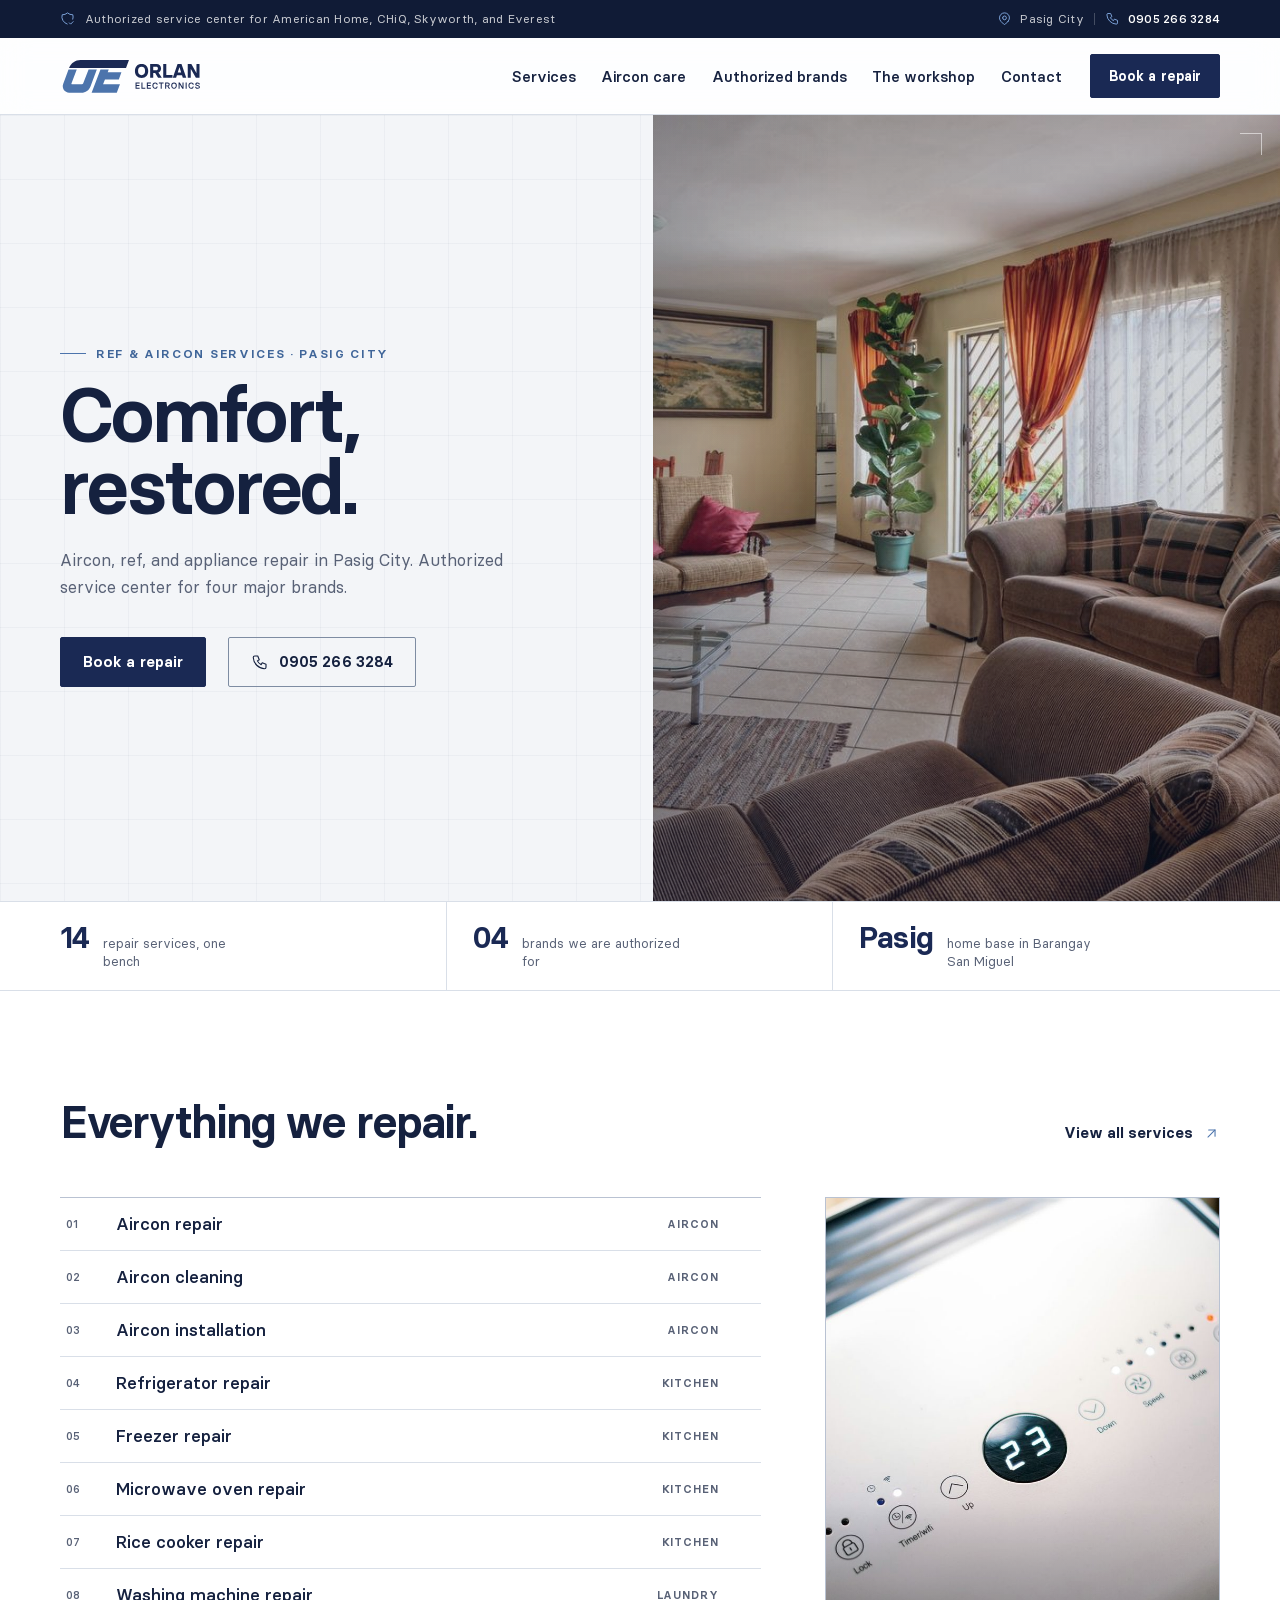
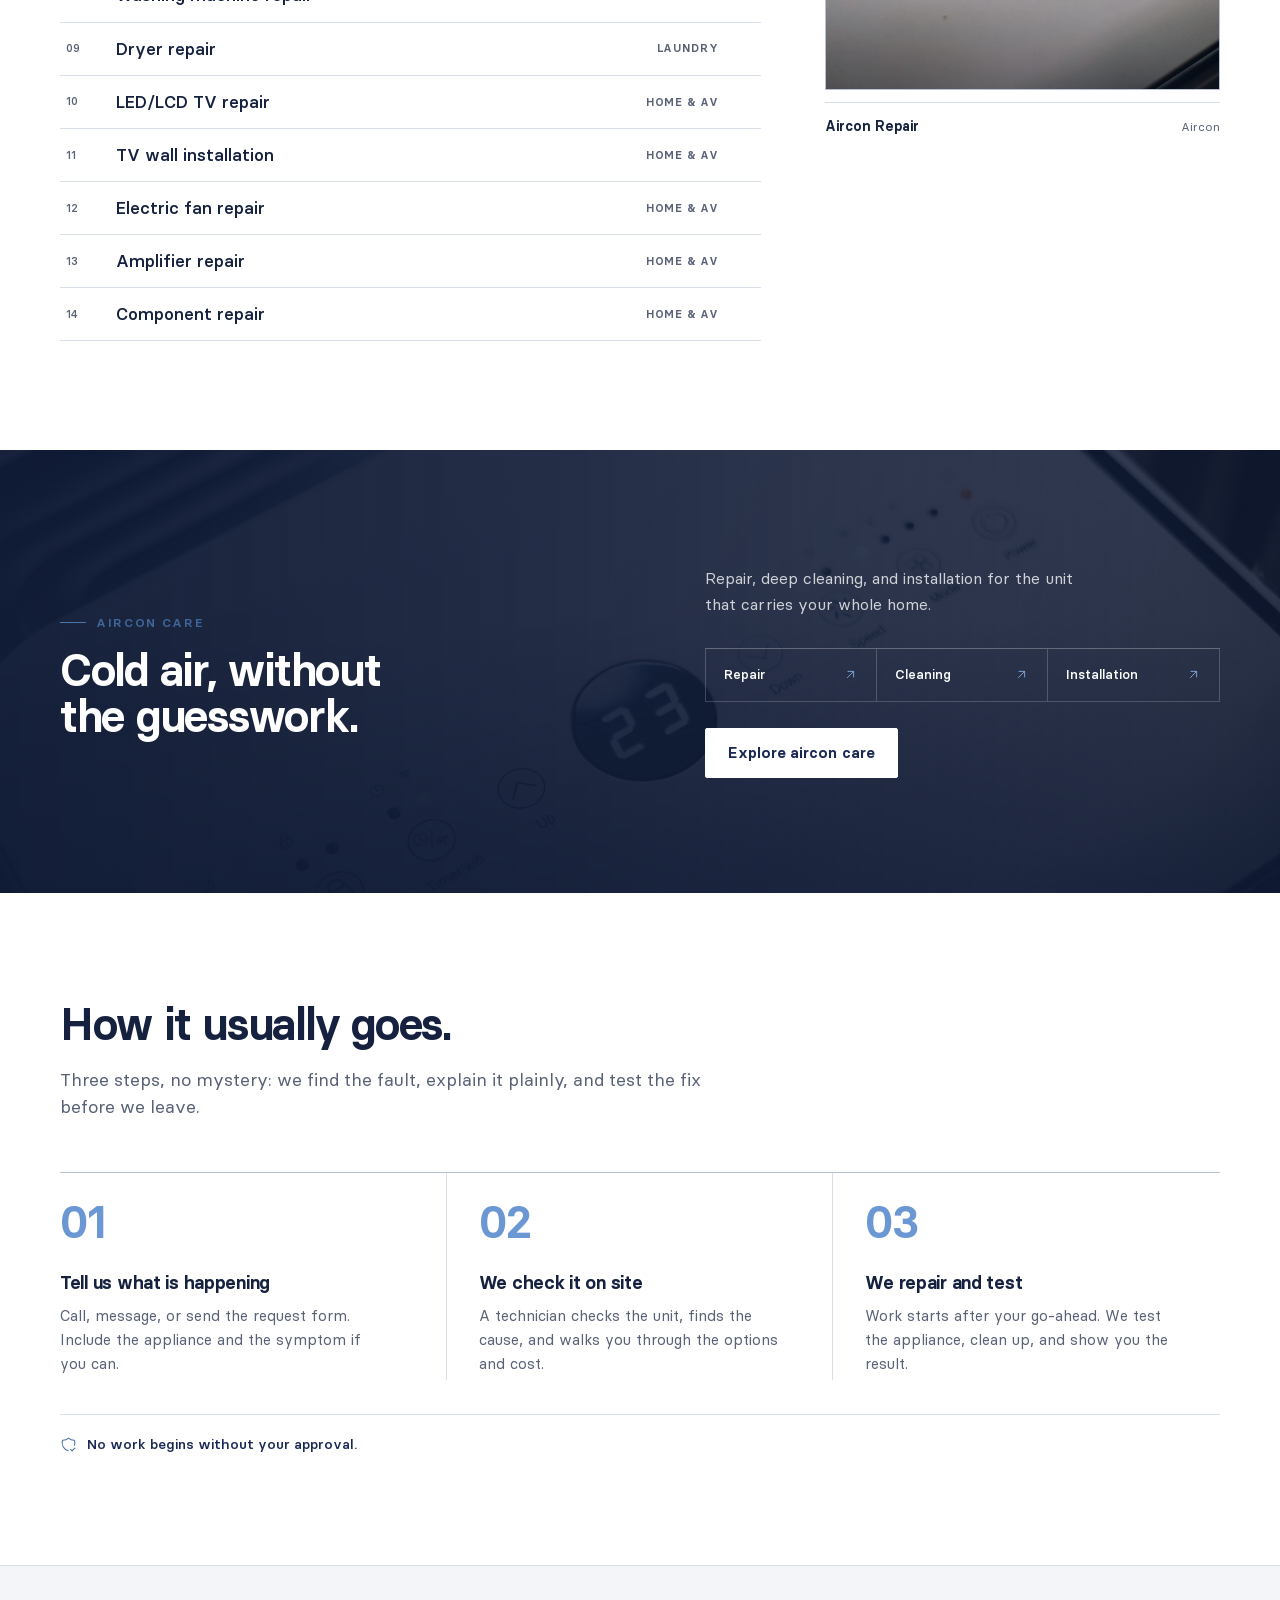
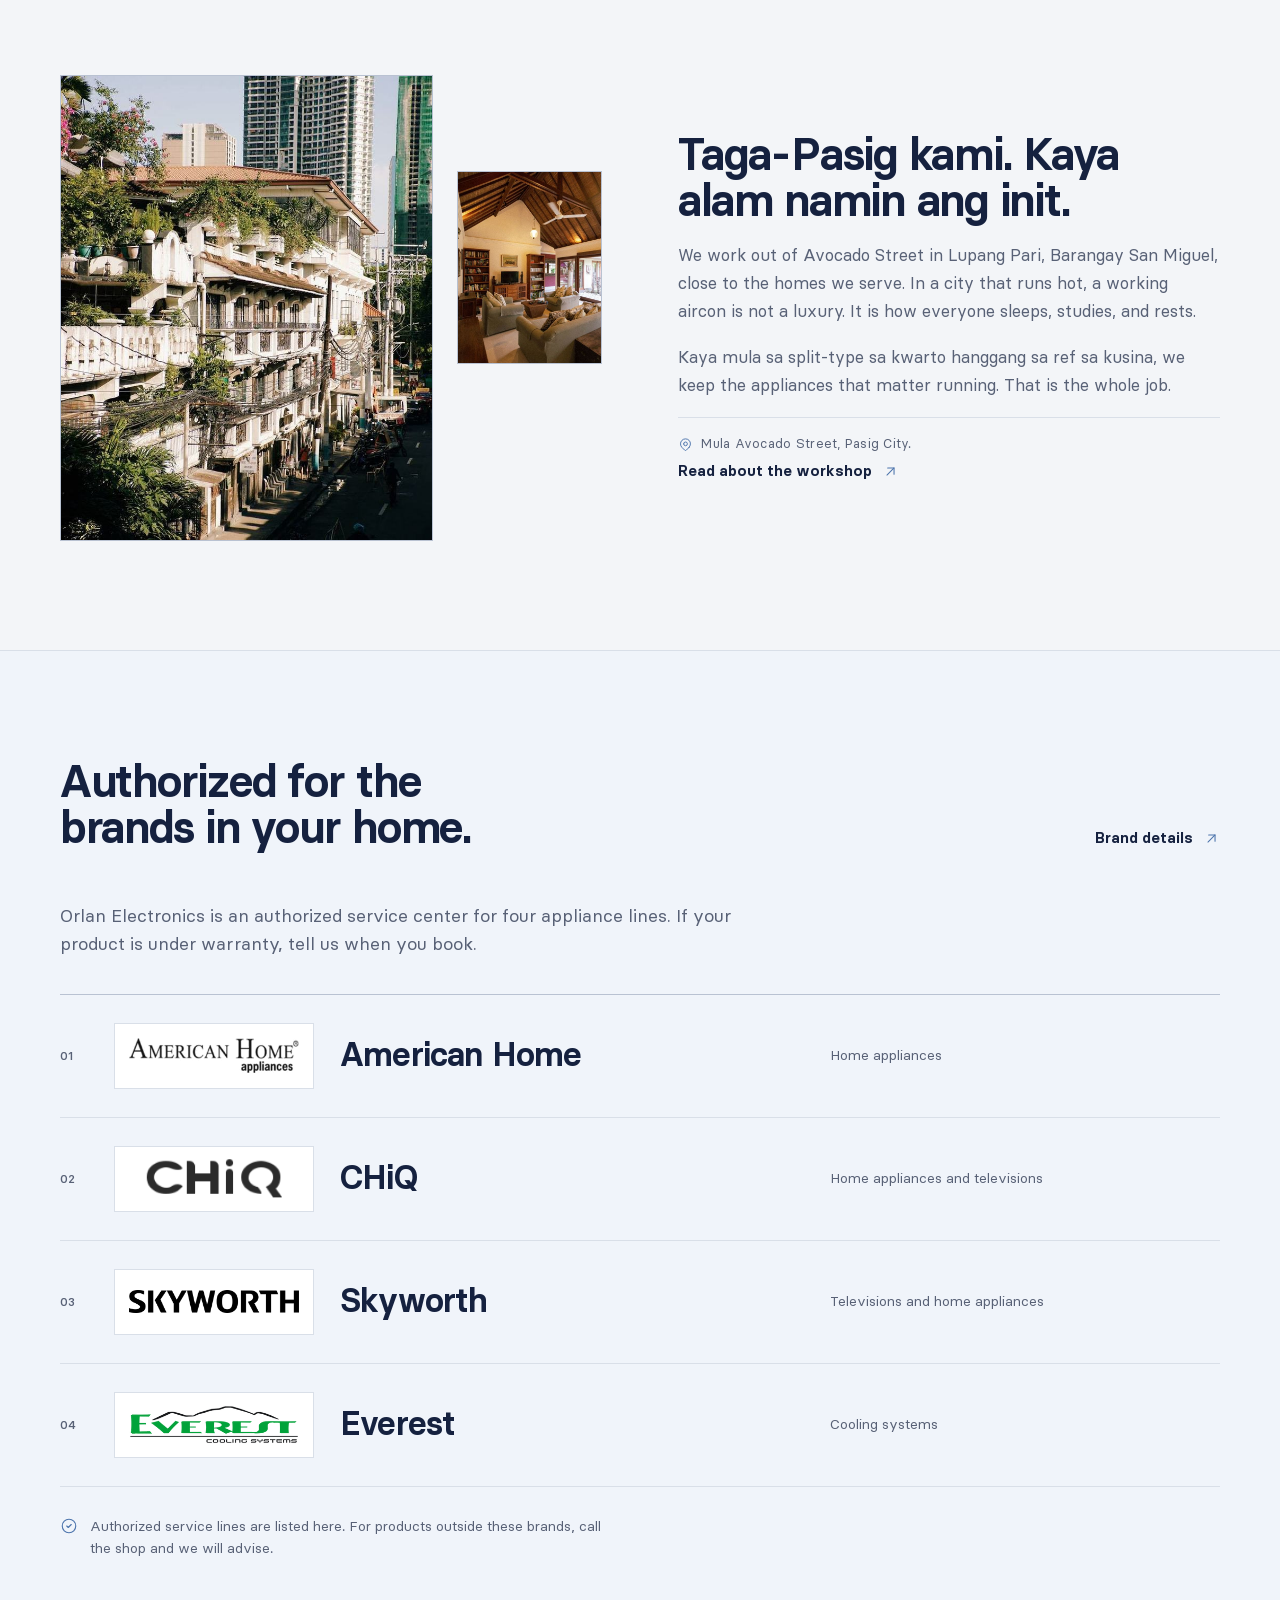
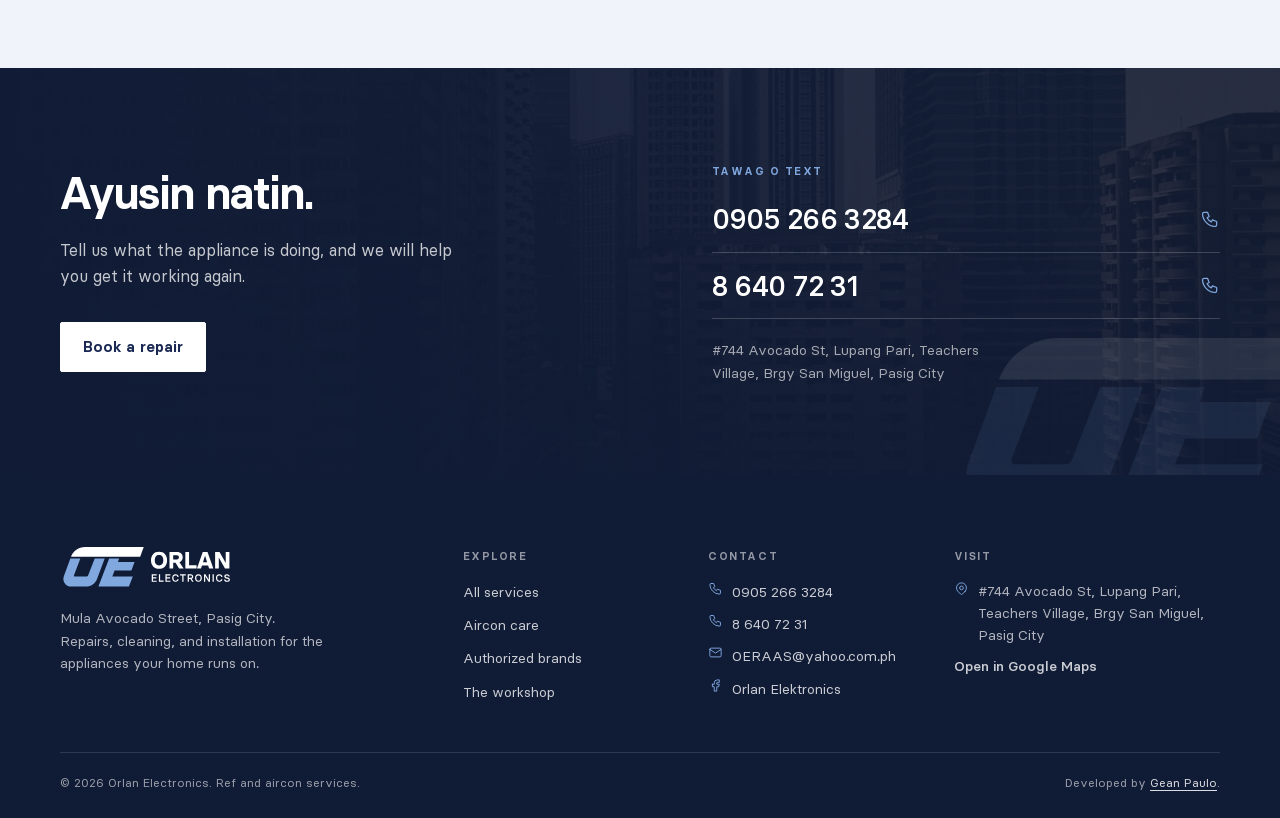
==== commit 8f1cd7df: "Add files via upload" ====
--- a/index.html
+++ b/index.html
@@ -659,7 +659,7 @@
       </div>
       <div class="footer__bottom">
         <p>&copy; <span data-year>2026</span> Orlan Electronics. Ref and aircon services.</p>
-        <p>Photography via <a href="https://www.pexels.com" target="_blank" rel="noopener">Pexels</a>.</p>
+        <p>Developed by <a href="https://geanpaulo.com" target="_blank" rel="noopener">Gean Paulo</a>.</p>
       </div>
     </div>
   </footer>
